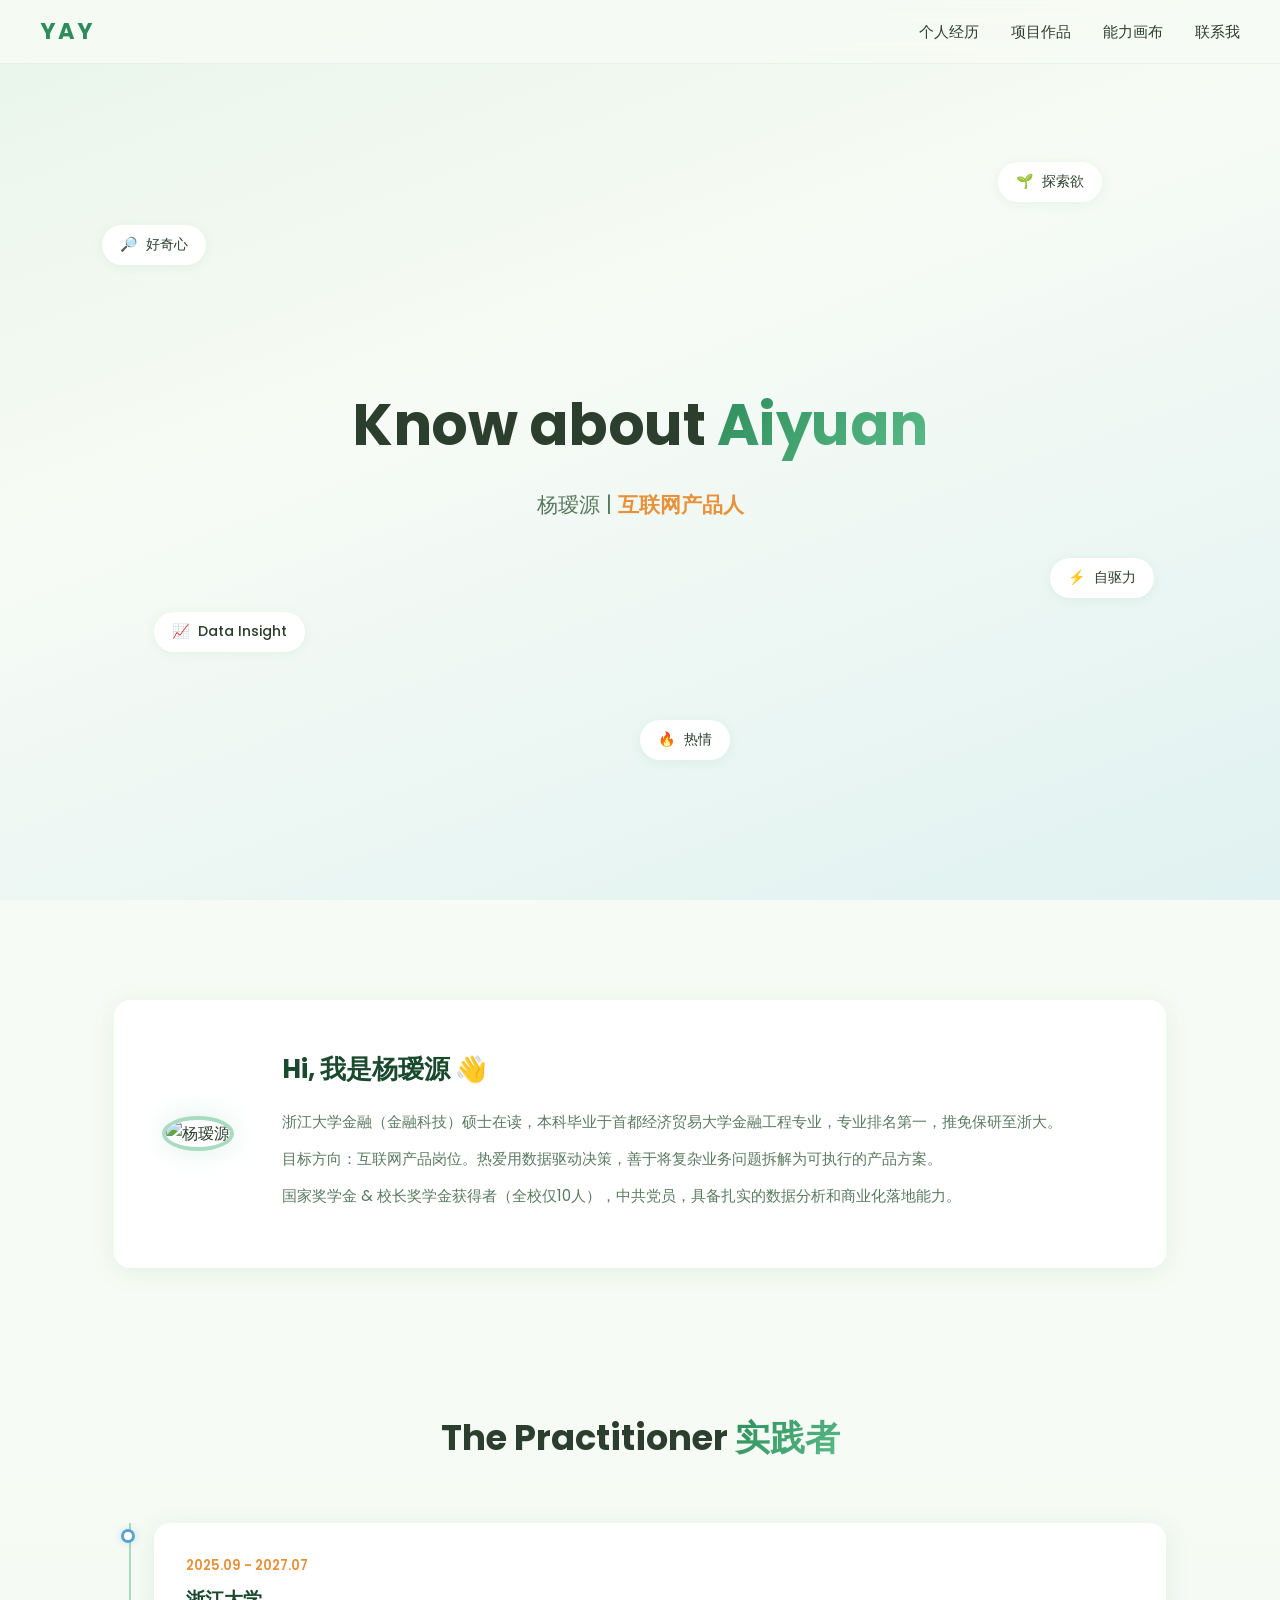
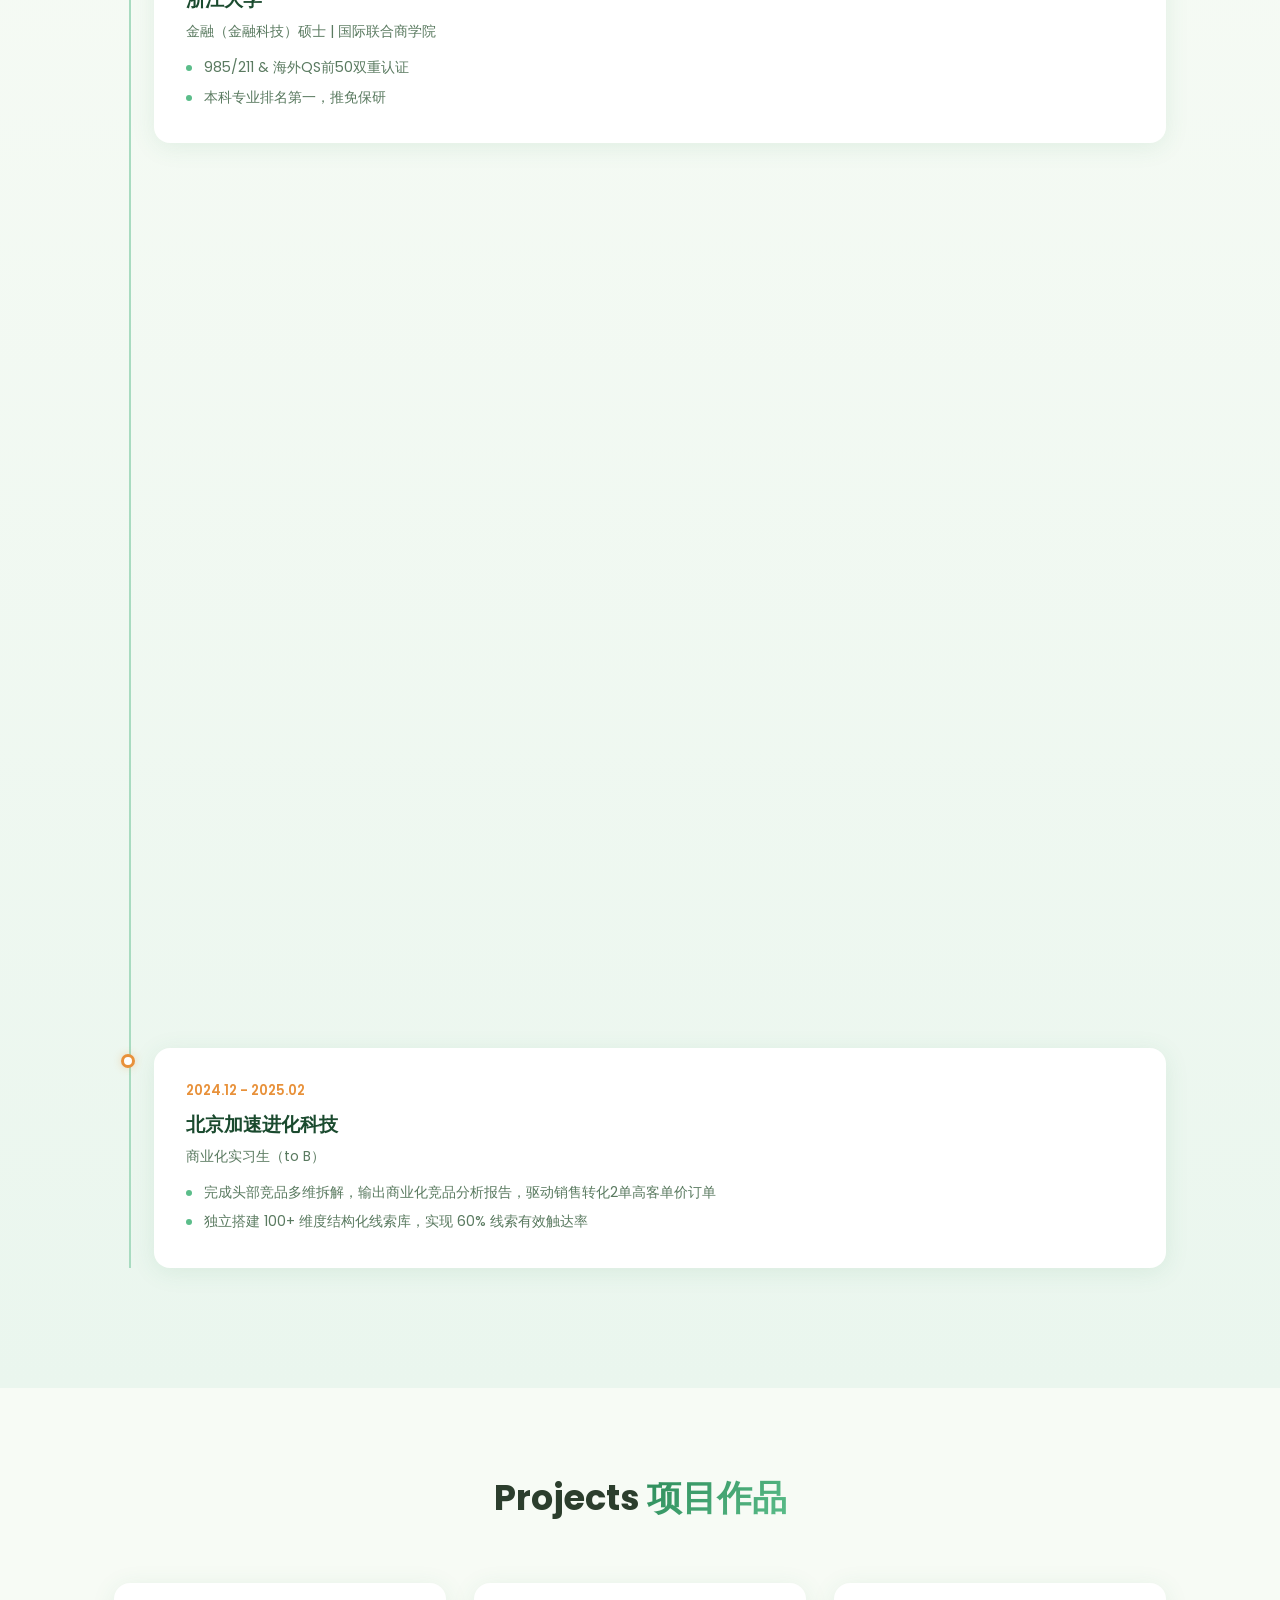
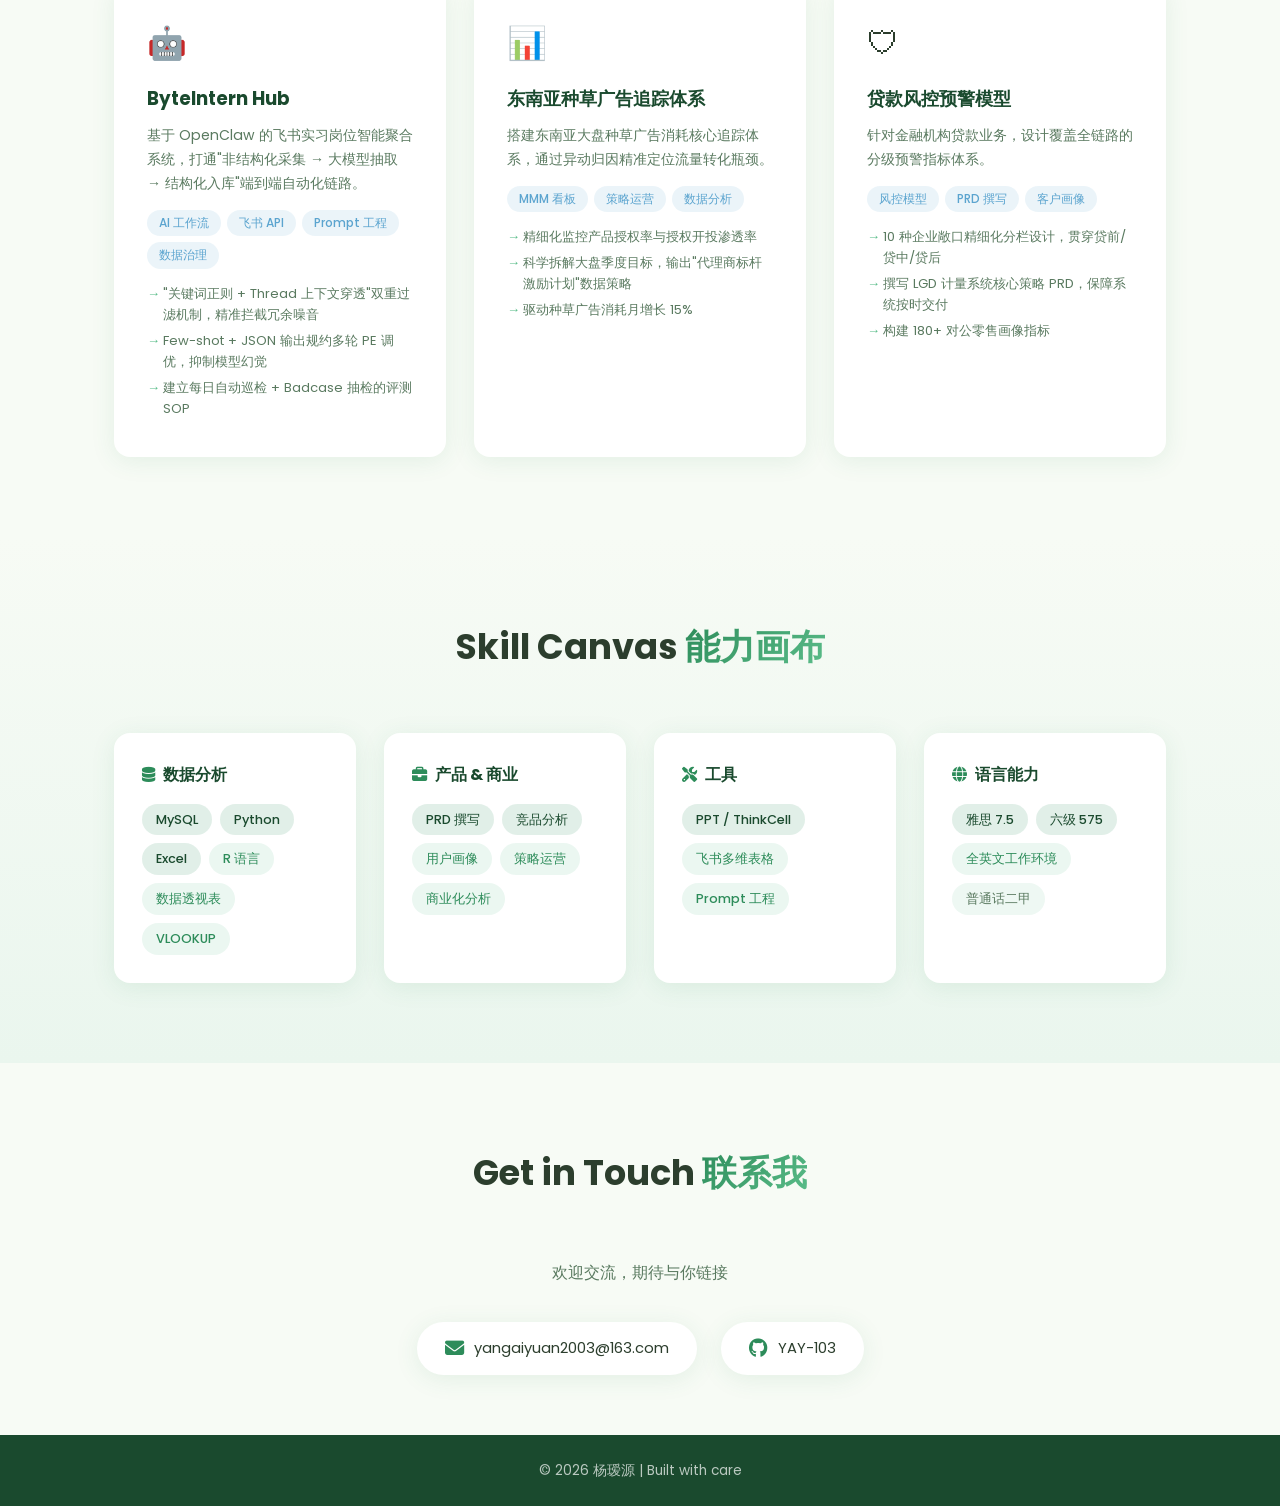
==== main.html @ e6d647ae "Add files via upload" ====
<!DOCTYPE html>
<html lang="zh-CN">
<head>
  <meta charset="UTF-8">
  <meta name="viewport" content="width=device-width, initial-scale=1.0">
  <title>杨瑷源 | Personal Portfolio</title>
  <link rel="preconnect" href="https://fonts.googleapis.com">
  <link rel="preconnect" href="https://fonts.gstatic.com" crossorigin>
  <link href="https://fonts.googleapis.com/css2?family=Caveat:wght@400;600&family=Poppins:wght@300;400;600;700&display=swap" rel="stylesheet">
  <link rel="stylesheet" href="https://cdnjs.cloudflare.com/ajax/libs/font-awesome/6.5.0/css/all.min.css">
  <link rel="stylesheet" href="css/style.css">
</head>
<body>
  <!-- ===== Navigation ===== -->
  <nav class="navbar" id="navbar">
    <div class="nav-logo">YAY</div>
    <button class="nav-toggle" id="nav-toggle" aria-label="Toggle menu">
      <span></span><span></span><span></span>
    </button>
    <ul class="nav-links" id="nav-links">
      <li><a href="#experience" class="nav-link">个人经历</a></li>
      <li><a href="#projects" class="nav-link">项目作品</a></li>
      <li><a href="#skills" class="nav-link">能力画布</a></li>
      <li><a href="#contact" class="nav-link">联系我</a></li>
    </ul>
  </nav>

  <!-- ===== Hero Section ===== -->
  <section class="hero" id="hero">
    <div class="hero-bg-elements">
      <div class="hero-float-tag" style="--x:8%;--y:25%;--dur:7s;--del:0s">
        <span class="tag-icon">&#128270;</span> 好奇心
      </div>
      <div class="hero-float-tag" style="--x:78%;--y:18%;--dur:9s;--del:1s">
        <span class="tag-icon">&#127793;</span> 探索欲
      </div>
      <div class="hero-float-tag" style="--x:12%;--y:68%;--dur:8s;--del:2s">
        <span class="tag-icon">&#128200;</span> Data Insight
      </div>
      <div class="hero-float-tag" style="--x:82%;--y:62%;--dur:10s;--del:0.5s">
        <span class="tag-icon">&#9889;</span> 自驱力
      </div>
      <div class="hero-float-tag" style="--x:50%;--y:80%;--dur:8.5s;--del:1.5s">
        <span class="tag-icon">&#128293;</span> 热情
      </div>
    </div>
    <div class="hero-content fade-in-up">
      <h1 class="hero-title">Know about <span class="gradient-text">Aiyuan</span></h1>
      <p class="hero-subtitle">杨瑷源 | <span class="highlight">互联网产品人</span></p>
    </div>
  </section>

  <!-- ===== About Section ===== -->
  <section class="about" id="about">
    <div class="container">
      <div class="about-card reveal">
        <div class="about-avatar">
          <img src="images/avatar.jpg" alt="杨瑷源" />
        </div>
        <div class="about-info">
          <h2>Hi, 我是杨瑷源 &#128075;</h2>
          <p>浙江大学金融（金融科技）硕士在读，本科毕业于首都经济贸易大学金融工程专业，专业排名第一，推免保研至浙大。</p>
          <p>目标方向：互联网产品岗位。热爱用数据驱动决策，善于将复杂业务问题拆解为可执行的产品方案。</p>
          <p>国家奖学金 & 校长奖学金获得者（全校仅10人），中共党员，具备扎实的数据分析和商业化落地能力。</p>
        </div>
      </div>
    </div>
  </section>

  <!-- ===== Experience Section ===== -->
  <section class="experience" id="experience">
    <div class="container">
      <h2 class="section-title reveal">The Practitioner <span class="gradient-text">实践者</span></h2>

      <div class="timeline">
        <!-- Education -->
        <div class="timeline-item reveal-left">
          <div class="timeline-dot education"></div>
          <div class="timeline-content">
            <span class="timeline-date">2025.09 - 2027.07</span>
            <h3>浙江大学</h3>
            <p class="timeline-role">金融（金融科技）硕士 | 国际联合商学院</p>
            <ul>
              <li>985/211 & 海外QS前50双重认证</li>
              <li>本科专业排名第一，推免保研</li>
            </ul>
          </div>
        </div>

        <div class="timeline-item reveal-right">
          <div class="timeline-dot education"></div>
          <div class="timeline-content">
            <span class="timeline-date">2021.09 - 2025.07</span>
            <h3>首都经济贸易大学</h3>
            <p class="timeline-role">金融工程 本科 | 金融学院</p>
            <ul>
              <li>专业排名：1/56 | GPA：4.32/5.00 | 均分：93.57</li>
              <li>获奖合计38项：国家奖学金、校长奖学金（全校仅10人）</li>
              <li>"挑战杯"北京市银奖 | 美赛国际二等奖</li>
            </ul>
          </div>
        </div>

        <!-- Work -->
        <div class="timeline-item reveal-left">
          <div class="timeline-dot work"></div>
          <div class="timeline-content">
            <span class="timeline-date">2026.01 - 至今</span>
            <h3>字节跳动</h3>
            <p class="timeline-role">商业化策略运营（全英文工作）| Global Business Solution</p>
            <ul>
              <li>主导搭建东南亚种草广告消耗核心追踪体系，驱动种草广告消耗月增长 15%</li>
              <li>首创"店铺基建 &times; 广告基建"双维诊断模型，优化 TikTok Shop 新客转化漏斗</li>
              <li>从0到1搭建区域数据资产基建，将数据准确性与团队效率提升 20%</li>
            </ul>
          </div>
        </div>

        <div class="timeline-item reveal-right">
          <div class="timeline-dot work"></div>
          <div class="timeline-content">
            <span class="timeline-date">2025.02 - 2025.05</span>
            <h3>安永（中国）企业咨询</h3>
            <p class="timeline-role">风险咨询助理</p>
            <ul>
              <li>协助开发贷款风控预警模型，覆盖贷前/贷中/贷后全链路10种企业敞口</li>
              <li>撰写 LGD 计量系统核心策略 PRD，保障计算系统按时交付上线</li>
              <li>构建 80+ 对公 & 100+ 零售画像指标体系，助力评级覆盖率提升</li>
            </ul>
          </div>
        </div>

        <div class="timeline-item reveal-left">
          <div class="timeline-dot work"></div>
          <div class="timeline-content">
            <span class="timeline-date">2024.12 - 2025.02</span>
            <h3>北京加速进化科技</h3>
            <p class="timeline-role">商业化实习生（to B）</p>
            <ul>
              <li>完成头部竞品多维拆解，输出商业化竞品分析报告，驱动销售转化2单高客单价订单</li>
              <li>独立搭建 100+ 维度结构化线索库，实现 60% 线索有效触达率</li>
            </ul>
          </div>
        </div>
      </div>
    </div>
  </section>

  <!-- ===== Projects Section ===== -->
  <section class="projects" id="projects">
    <div class="container">
      <h2 class="section-title reveal">Projects <span class="gradient-text">项目作品</span></h2>
      <div class="project-grid">

        <div class="project-card reveal">
          <div class="project-icon">&#129302;</div>
          <h3>ByteIntern Hub</h3>
          <p>基于 OpenClaw 的飞书实习岗位智能聚合系统，打通"非结构化采集 → 大模型抽取 → 结构化入库"端到端自动化链路。</p>
          <div class="project-tags">
            <span class="tag">AI 工作流</span>
            <span class="tag">飞书 API</span>
            <span class="tag">Prompt 工程</span>
            <span class="tag">数据治理</span>
          </div>
          <ul class="project-highlights">
            <li>"关键词正则 + Thread 上下文穿透"双重过滤机制，精准拦截冗余噪音</li>
            <li>Few-shot + JSON 输出规约多轮 PE 调优，抑制模型幻觉</li>
            <li>建立每日自动巡检 + Badcase 抽检的评测 SOP</li>
          </ul>
        </div>

        <div class="project-card reveal">
          <div class="project-icon">&#128202;</div>
          <h3>东南亚种草广告追踪体系</h3>
          <p>搭建东南亚大盘种草广告消耗核心追踪体系，通过异动归因精准定位流量转化瓶颈。</p>
          <div class="project-tags">
            <span class="tag">MMM 看板</span>
            <span class="tag">策略运营</span>
            <span class="tag">数据分析</span>
          </div>
          <ul class="project-highlights">
            <li>精细化监控产品授权率与授权开投渗透率</li>
            <li>科学拆解大盘季度目标，输出"代理商标杆激励计划"数据策略</li>
            <li>驱动种草广告消耗月增长 15%</li>
          </ul>
        </div>

        <div class="project-card reveal">
          <div class="project-icon">&#128737;</div>
          <h3>贷款风控预警模型</h3>
          <p>针对金融机构贷款业务，设计覆盖全链路的分级预警指标体系。</p>
          <div class="project-tags">
            <span class="tag">风控模型</span>
            <span class="tag">PRD 撰写</span>
            <span class="tag">客户画像</span>
          </div>
          <ul class="project-highlights">
            <li>10 种企业敞口精细化分栏设计，贯穿贷前/贷中/贷后</li>
            <li>撰写 LGD 计量系统核心策略 PRD，保障系统按时交付</li>
            <li>构建 180+ 对公零售画像指标</li>
          </ul>
        </div>

      </div>
    </div>
  </section>

  <!-- ===== Skills Section ===== -->
  <section class="skills" id="skills">
    <div class="container">
      <h2 class="section-title reveal">Skill Canvas <span class="gradient-text">能力画布</span></h2>
      <div class="skills-grid reveal">

        <div class="skill-category">
          <h3><i class="fas fa-database"></i> 数据分析</h3>
          <div class="skill-tags">
            <span class="skill-tag level-3">MySQL</span>
            <span class="skill-tag level-3">Python</span>
            <span class="skill-tag level-3">Excel</span>
            <span class="skill-tag level-2">R 语言</span>
            <span class="skill-tag level-2">数据透视表</span>
            <span class="skill-tag level-2">VLOOKUP</span>
          </div>
        </div>

        <div class="skill-category">
          <h3><i class="fas fa-briefcase"></i> 产品 & 商业</h3>
          <div class="skill-tags">
            <span class="skill-tag level-3">PRD 撰写</span>
            <span class="skill-tag level-3">竞品分析</span>
            <span class="skill-tag level-2">用户画像</span>
            <span class="skill-tag level-2">策略运营</span>
            <span class="skill-tag level-2">商业化分析</span>
          </div>
        </div>

        <div class="skill-category">
          <h3><i class="fas fa-tools"></i> 工具</h3>
          <div class="skill-tags">
            <span class="skill-tag level-3">PPT / ThinkCell</span>
            <span class="skill-tag level-2">飞书多维表格</span>
            <span class="skill-tag level-2">Prompt 工程</span>
          </div>
        </div>

        <div class="skill-category">
          <h3><i class="fas fa-globe"></i> 语言能力</h3>
          <div class="skill-tags">
            <span class="skill-tag level-3">雅思 7.5</span>
            <span class="skill-tag level-3">六级 575</span>
            <span class="skill-tag level-2">全英文工作环境</span>
            <span class="skill-tag level-1">普通话二甲</span>
          </div>
        </div>

      </div>
    </div>
  </section>

  <!-- ===== Contact Section ===== -->
  <section class="contact" id="contact">
    <div class="container">
      <h2 class="section-title reveal">Get in Touch <span class="gradient-text">联系我</span></h2>
      <p class="contact-subtitle reveal">欢迎交流，期待与你链接</p>
      <div class="contact-links reveal">
        <a href="mailto:yangaiyuan2003@163.com" class="contact-item" title="Email">
          <i class="fas fa-envelope"></i>
          <span>yangaiyuan2003@163.com</span>
        </a>
        <a href="https://github.com/YAY-103" target="_blank" class="contact-item" title="GitHub">
          <i class="fab fa-github"></i>
          <span>YAY-103</span>
        </a>
      </div>
    </div>
  </section>

  <!-- ===== Footer ===== -->
  <footer class="footer">
    <p>&copy; 2026 杨瑷源 | Built with care</p>
    <button class="back-to-top" id="back-to-top" aria-label="Back to top">
      <i class="fas fa-chevron-up"></i>
    </button>
  </footer>

  <script src="js/main.js"></script>
</body>
</html>
---- css/style.css ----
/* ===== Base & Variables ===== */
:root {
  --green-dark: #1a4a2e;
  --green-main: #2D8C5A;
  --green-light: #5BBD8A;
  --green-pale: #a8dbc0;
  --bg: #F7FBF5;
  --fire: #E8913A;
  --fire-light: #F2B35C;
  --water: #5BA4CF;
  --water-light: #7EC8E3;
  --text-dark: #2C3E2D;
  --text-light: #5a7a60;
  --white: #ffffff;
  --shadow: 0 4px 24px rgba(45,140,90,0.10);
  --radius: 16px;
}

* { margin: 0; padding: 0; box-sizing: border-box; }

html {
  scroll-behavior: smooth;
  scroll-padding-top: 80px;
}

body {
  font-family: 'Poppins', -apple-system, 'PingFang SC', 'Microsoft YaHei', sans-serif;
  color: var(--text-dark);
  background: var(--bg);
  line-height: 1.7;
  overflow-x: hidden;
}

.container {
  max-width: 1100px;
  margin: 0 auto;
  padding: 0 24px;
}

/* ===== Navbar ===== */
.navbar {
  position: fixed;
  top: 0; left: 0; right: 0;
  z-index: 100;
  display: flex;
  align-items: center;
  justify-content: space-between;
  padding: 0 40px;
  height: 64px;
  background: rgba(247,251,245,0.85);
  backdrop-filter: blur(12px);
  -webkit-backdrop-filter: blur(12px);
  border-bottom: 1px solid rgba(45,140,90,0.08);
  transition: box-shadow 0.3s;
}

.navbar.scrolled {
  box-shadow: 0 2px 20px rgba(45,140,90,0.1);
}

.nav-logo {
  font-family: 'Poppins', sans-serif;
  font-weight: 700;
  font-size: 1.4rem;
  color: var(--green-main);
  letter-spacing: 2px;
}

.nav-links {
  display: flex;
  list-style: none;
  gap: 32px;
}

.nav-link {
  text-decoration: none;
  color: var(--text-dark);
  font-size: 0.92rem;
  font-weight: 500;
  padding: 4px 0;
  position: relative;
  transition: color 0.3s;
}

.nav-link::after {
  content: '';
  position: absolute;
  bottom: -2px; left: 0;
  width: 0; height: 2px;
  background: var(--fire);
  transition: width 0.3s ease;
}

.nav-link:hover, .nav-link.active {
  color: var(--fire);
}

.nav-link:hover::after, .nav-link.active::after {
  width: 100%;
}

/* Hamburger */
.nav-toggle {
  display: none;
  flex-direction: column;
  gap: 5px;
  background: none;
  border: none;
  cursor: pointer;
  padding: 4px;
}

.nav-toggle span {
  display: block;
  width: 24px;
  height: 2px;
  background: var(--text-dark);
  border-radius: 2px;
  transition: all 0.3s;
}

@media (max-width: 768px) {
  .nav-toggle { display: flex; }
  .nav-links {
    position: fixed;
    top: 64px;
    left: 0; right: 0;
    background: rgba(247,251,245,0.97);
    backdrop-filter: blur(12px);
    flex-direction: column;
    align-items: center;
    gap: 0;
    padding: 0;
    max-height: 0;
    overflow: hidden;
    transition: max-height 0.4s ease, padding 0.4s ease;
    border-bottom: 1px solid rgba(45,140,90,0.08);
  }
  .nav-links.open {
    max-height: 300px;
    padding: 16px 0;
  }
  .nav-links li { width: 100%; text-align: center; }
  .nav-link { display: block; padding: 12px 0; font-size: 1rem; }
  .navbar { padding: 0 20px; }
}

/* ===== Hero ===== */
.hero {
  position: relative;
  min-height: 100vh;
  display: flex;
  align-items: center;
  justify-content: center;
  background: linear-gradient(160deg, #e8f5e9 0%, #f7fbf5 40%, #e0f2f1 100%);
  overflow: hidden;
  text-align: center;
}

.hero-bg-elements {
  position: absolute;
  inset: 0;
  pointer-events: none;
}

.hero-float-tag {
  position: absolute;
  left: var(--x); top: var(--y);
  background: var(--white);
  padding: 8px 18px;
  border-radius: 50px;
  font-size: 0.88rem;
  font-weight: 500;
  color: var(--text-dark);
  box-shadow: 0 2px 12px rgba(45,140,90,0.08);
  animation: floatTag var(--dur) ease-in-out var(--del) infinite alternate;
  white-space: nowrap;
}

.tag-icon {
  margin-right: 4px;
}

@keyframes floatTag {
  0% { transform: translate(0, 0); }
  100% { transform: translate(12px, -18px); }
}

.hero-content {
  z-index: 1;
}

.hero-title {
  font-family: 'Poppins', sans-serif;
  font-size: 3.6rem;
  font-weight: 700;
  color: var(--text-dark);
  margin-bottom: 12px;
  letter-spacing: -0.5px;
}

.gradient-text {
  background: linear-gradient(135deg, var(--green-main), var(--green-light));
  -webkit-background-clip: text;
  -webkit-text-fill-color: transparent;
  background-clip: text;
}

.hero-subtitle {
  font-size: 1.3rem;
  color: var(--text-light);
  font-weight: 400;
}

.highlight {
  color: var(--fire);
  font-weight: 600;
}

@media (max-width: 768px) {
  .hero-title { font-size: 2.2rem; }
  .hero-subtitle { font-size: 1rem; }
  .hero-float-tag { font-size: 0.75rem; padding: 6px 12px; }
}

/* ===== About ===== */
.about {
  padding: 100px 0 60px;
}

.about-card {
  display: flex;
  align-items: center;
  gap: 48px;
  background: var(--white);
  border-radius: var(--radius);
  padding: 48px;
  box-shadow: var(--shadow);
}

.about-avatar {
  flex-shrink: 0;
}

.about-avatar img {
  width: 160px;
  height: 160px;
  border-radius: 50%;
  object-fit: cover;
  border: 4px solid var(--green-pale);
  box-shadow: 0 0 30px rgba(91,189,138,0.2);
}

.about-info h2 {
  font-size: 1.6rem;
  margin-bottom: 16px;
  color: var(--green-dark);
}

.about-info p {
  font-size: 0.95rem;
  color: var(--text-light);
  margin-bottom: 10px;
  line-height: 1.8;
}

@media (max-width: 768px) {
  .about-card {
    flex-direction: column;
    text-align: center;
    padding: 32px 24px;
    gap: 24px;
  }
  .about-avatar img { width: 120px; height: 120px; }
}

/* ===== Section Title ===== */
.section-title {
  font-family: 'Poppins', sans-serif;
  font-size: 2.2rem;
  font-weight: 700;
  text-align: center;
  margin-bottom: 56px;
  color: var(--text-dark);
}

/* ===== Experience / Timeline ===== */
.experience {
  padding: 80px 0;
  background: linear-gradient(180deg, var(--bg) 0%, #eaf6ee 100%);
}

.timeline {
  position: relative;
  padding-left: 40px;
}

.timeline::before {
  content: '';
  position: absolute;
  left: 15px; top: 0; bottom: 0;
  width: 2px;
  background: var(--green-pale);
}

.timeline-item {
  position: relative;
  margin-bottom: 40px;
}

.timeline-dot {
  position: absolute;
  left: -33px; top: 6px;
  width: 14px; height: 14px;
  border-radius: 50%;
  border: 3px solid var(--green-main);
  background: var(--white);
  z-index: 1;
}

.timeline-dot.education {
  border-color: var(--water);
  box-shadow: 0 0 8px rgba(91,164,207,0.3);
}

.timeline-dot.work {
  border-color: var(--fire);
  box-shadow: 0 0 8px rgba(232,145,58,0.3);
}

.timeline-content {
  background: var(--white);
  padding: 28px 32px;
  border-radius: var(--radius);
  box-shadow: var(--shadow);
  transition: transform 0.3s ease, box-shadow 0.3s ease;
}

.timeline-content:hover {
  transform: translateY(-3px);
  box-shadow: 0 8px 32px rgba(45,140,90,0.14);
}

.timeline-date {
  display: inline-block;
  font-size: 0.82rem;
  font-weight: 600;
  color: var(--fire);
  margin-bottom: 6px;
}

.timeline-content h3 {
  font-size: 1.2rem;
  color: var(--green-dark);
  margin-bottom: 4px;
}

.timeline-role {
  font-size: 0.88rem;
  color: var(--text-light);
  margin-bottom: 12px;
}

.timeline-content ul {
  list-style: none;
  padding: 0;
}

.timeline-content li {
  font-size: 0.88rem;
  color: var(--text-light);
  padding-left: 18px;
  position: relative;
  margin-bottom: 6px;
  line-height: 1.65;
}

.timeline-content li::before {
  content: '';
  position: absolute;
  left: 0; top: 9px;
  width: 6px; height: 6px;
  border-radius: 50%;
  background: var(--green-light);
}

@media (max-width: 768px) {
  .timeline { padding-left: 30px; }
  .timeline-dot { left: -23px; }
  .timeline-content { padding: 20px; }
}

/* ===== Projects ===== */
.projects {
  padding: 80px 0;
}

.project-grid {
  display: grid;
  grid-template-columns: repeat(auto-fit, minmax(320px, 1fr));
  gap: 28px;
}

.project-card {
  background: var(--white);
  border-radius: var(--radius);
  padding: 32px;
  box-shadow: var(--shadow);
  border: 1.5px solid transparent;
  transition: all 0.3s ease;
}

.project-card:hover {
  transform: translateY(-4px);
  box-shadow: 0 8px 36px rgba(45,140,90,0.14);
  border-color: var(--fire-light);
}

.project-icon {
  font-size: 2rem;
  margin-bottom: 12px;
}

.project-card h3 {
  font-size: 1.15rem;
  color: var(--green-dark);
  margin-bottom: 10px;
}

.project-card > p {
  font-size: 0.88rem;
  color: var(--text-light);
  margin-bottom: 14px;
  line-height: 1.7;
}

.project-tags {
  display: flex;
  flex-wrap: wrap;
  gap: 6px;
  margin-bottom: 14px;
}

.tag {
  display: inline-block;
  padding: 3px 12px;
  font-size: 0.75rem;
  font-weight: 500;
  border-radius: 50px;
  background: rgba(91,164,207,0.12);
  color: var(--water);
}

.project-highlights {
  list-style: none;
  padding: 0;
}

.project-highlights li {
  font-size: 0.82rem;
  color: var(--text-light);
  padding-left: 16px;
  position: relative;
  margin-bottom: 5px;
  line-height: 1.6;
}

.project-highlights li::before {
  content: '→';
  position: absolute;
  left: 0; top: 0;
  color: var(--green-light);
  font-weight: 600;
}

/* ===== Skills ===== */
.skills {
  padding: 80px 0;
  background: linear-gradient(180deg, var(--bg) 0%, #eaf6ee 100%);
}

.skills-grid {
  display: grid;
  grid-template-columns: repeat(auto-fit, minmax(240px, 1fr));
  gap: 28px;
}

.skill-category {
  background: var(--white);
  border-radius: var(--radius);
  padding: 28px;
  box-shadow: var(--shadow);
}

.skill-category h3 {
  font-size: 1rem;
  color: var(--green-dark);
  margin-bottom: 16px;
  display: flex;
  align-items: center;
  gap: 8px;
}

.skill-category h3 i {
  color: var(--green-main);
  font-size: 0.95rem;
}

.skill-tags {
  display: flex;
  flex-wrap: wrap;
  gap: 8px;
}

.skill-tag {
  padding: 5px 14px;
  border-radius: 50px;
  font-size: 0.8rem;
  font-weight: 500;
  transition: transform 0.2s;
}

.skill-tag:hover {
  transform: scale(1.06);
}

.skill-tag.level-3 {
  background: rgba(45,140,90,0.14);
  color: var(--green-dark);
}

.skill-tag.level-2 {
  background: rgba(91,189,138,0.12);
  color: var(--green-main);
}

.skill-tag.level-1 {
  background: rgba(168,219,192,0.2);
  color: var(--text-light);
}

/* ===== Contact ===== */
.contact {
  padding: 80px 0 60px;
  text-align: center;
}

.contact-subtitle {
  font-size: 1rem;
  color: var(--text-light);
  margin-bottom: 36px;
}

.contact-links {
  display: flex;
  justify-content: center;
  flex-wrap: wrap;
  gap: 24px;
}

.contact-item {
  display: flex;
  align-items: center;
  gap: 10px;
  padding: 14px 28px;
  background: var(--white);
  border-radius: 50px;
  text-decoration: none;
  color: var(--text-dark);
  font-size: 0.92rem;
  box-shadow: var(--shadow);
  transition: all 0.3s ease;
}

.contact-item:hover {
  transform: translateY(-2px);
  box-shadow: 0 6px 28px rgba(45,140,90,0.16);
  color: var(--green-main);
}

.contact-item i {
  font-size: 1.2rem;
  color: var(--green-main);
}

@media (max-width: 768px) {
  .contact-links { flex-direction: column; align-items: center; }
}

/* ===== Footer ===== */
.footer {
  background: var(--green-dark);
  color: rgba(255,255,255,0.7);
  text-align: center;
  padding: 24px;
  font-size: 0.85rem;
  position: relative;
}

.back-to-top {
  position: fixed;
  bottom: 28px; right: 28px;
  width: 44px; height: 44px;
  border-radius: 50%;
  background: var(--green-main);
  color: var(--white);
  border: none;
  cursor: pointer;
  font-size: 1rem;
  display: flex;
  align-items: center;
  justify-content: center;
  opacity: 0;
  transform: translateY(10px);
  transition: all 0.3s ease;
  box-shadow: 0 4px 16px rgba(45,140,90,0.3);
  z-index: 50;
}

.back-to-top.visible {
  opacity: 1;
  transform: translateY(0);
}

.back-to-top:hover {
  background: var(--green-light);
  transform: translateY(-2px);
}

/* ===== Animations ===== */
.fade-in-up {
  animation: fadeInUp 0.8s ease forwards;
}

@keyframes fadeInUp {
  from { opacity: 0; transform: translateY(30px); }
  to { opacity: 1; transform: translateY(0); }
}

/* Reveal on scroll */
.reveal, .reveal-left, .reveal-right {
  opacity: 0;
  transition: all 0.7s cubic-bezier(0.16, 1, 0.3, 1);
}

.reveal { transform: translateY(40px); }
.reveal-left { transform: translateX(-40px); }
.reveal-right { transform: translateX(40px); }

.reveal.visible, .reveal-left.visible, .reveal-right.visible {
  opacity: 1;
  transform: translate(0, 0);
}
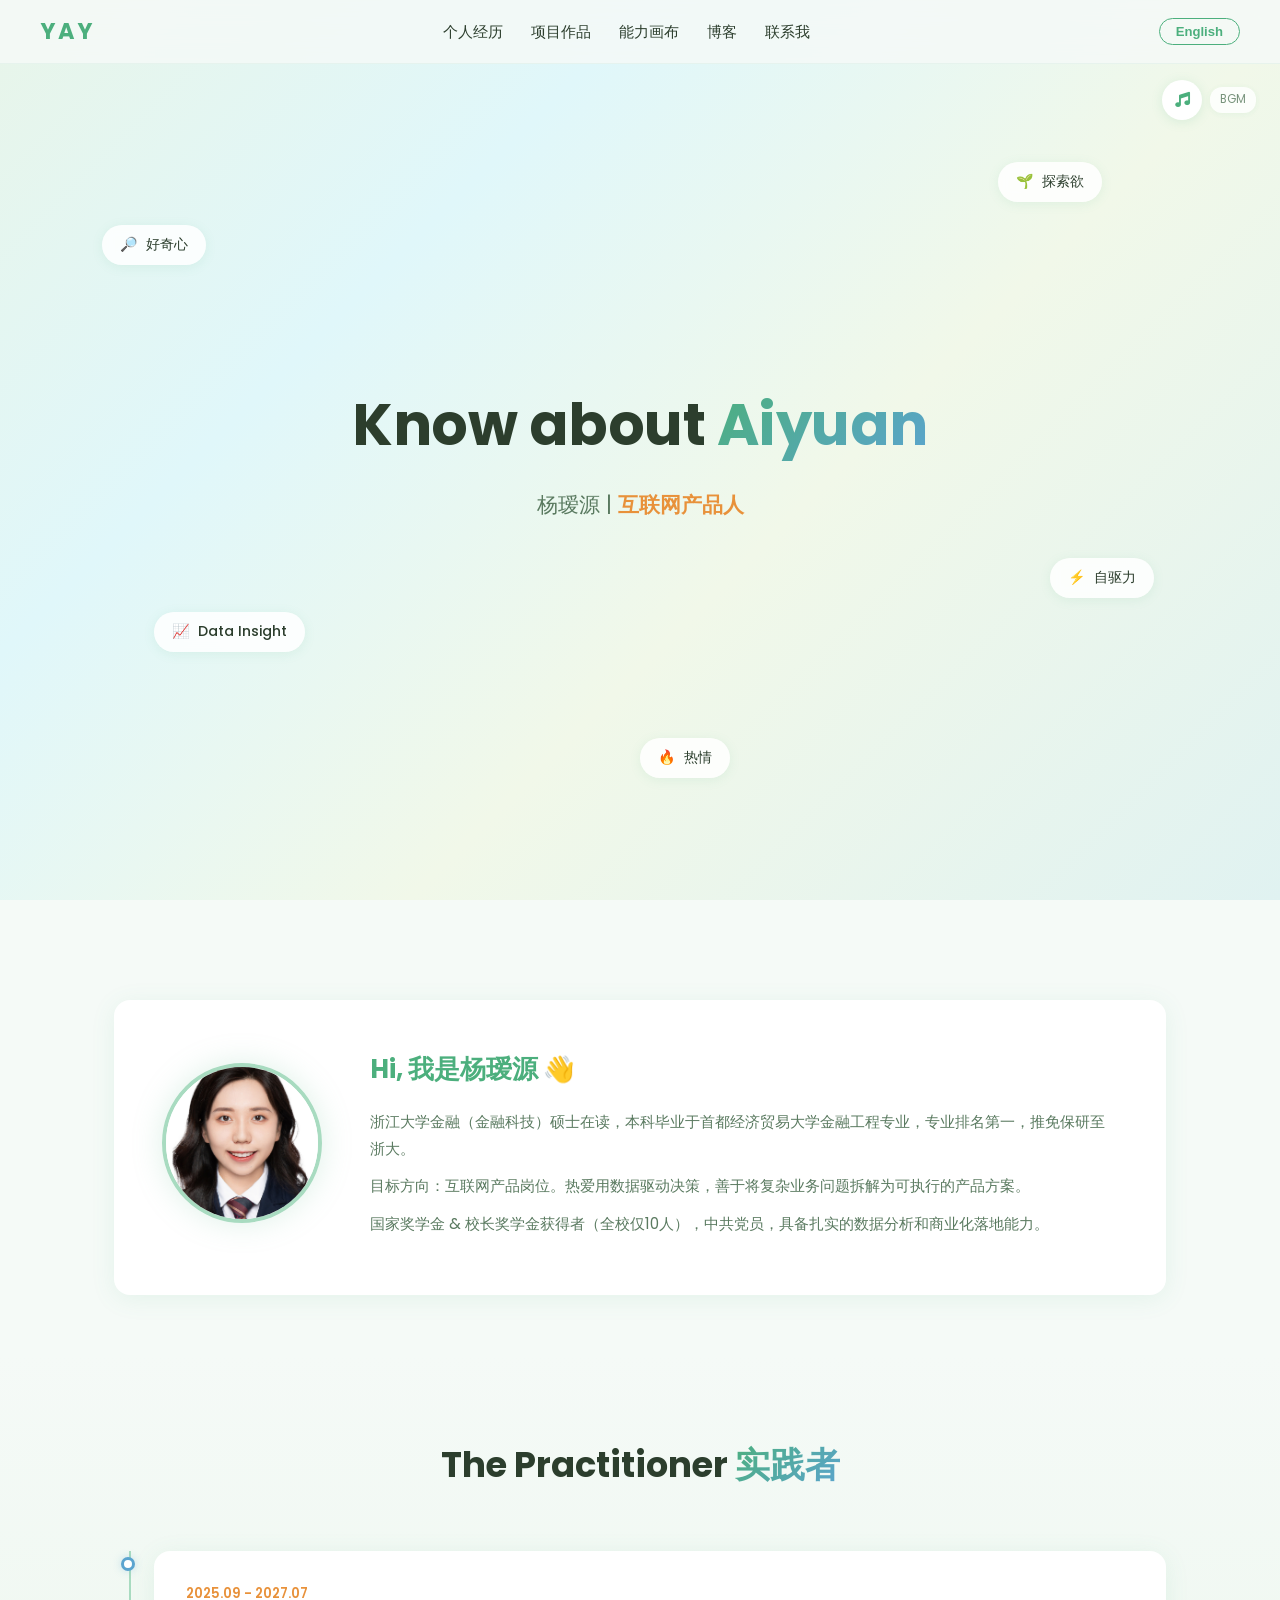
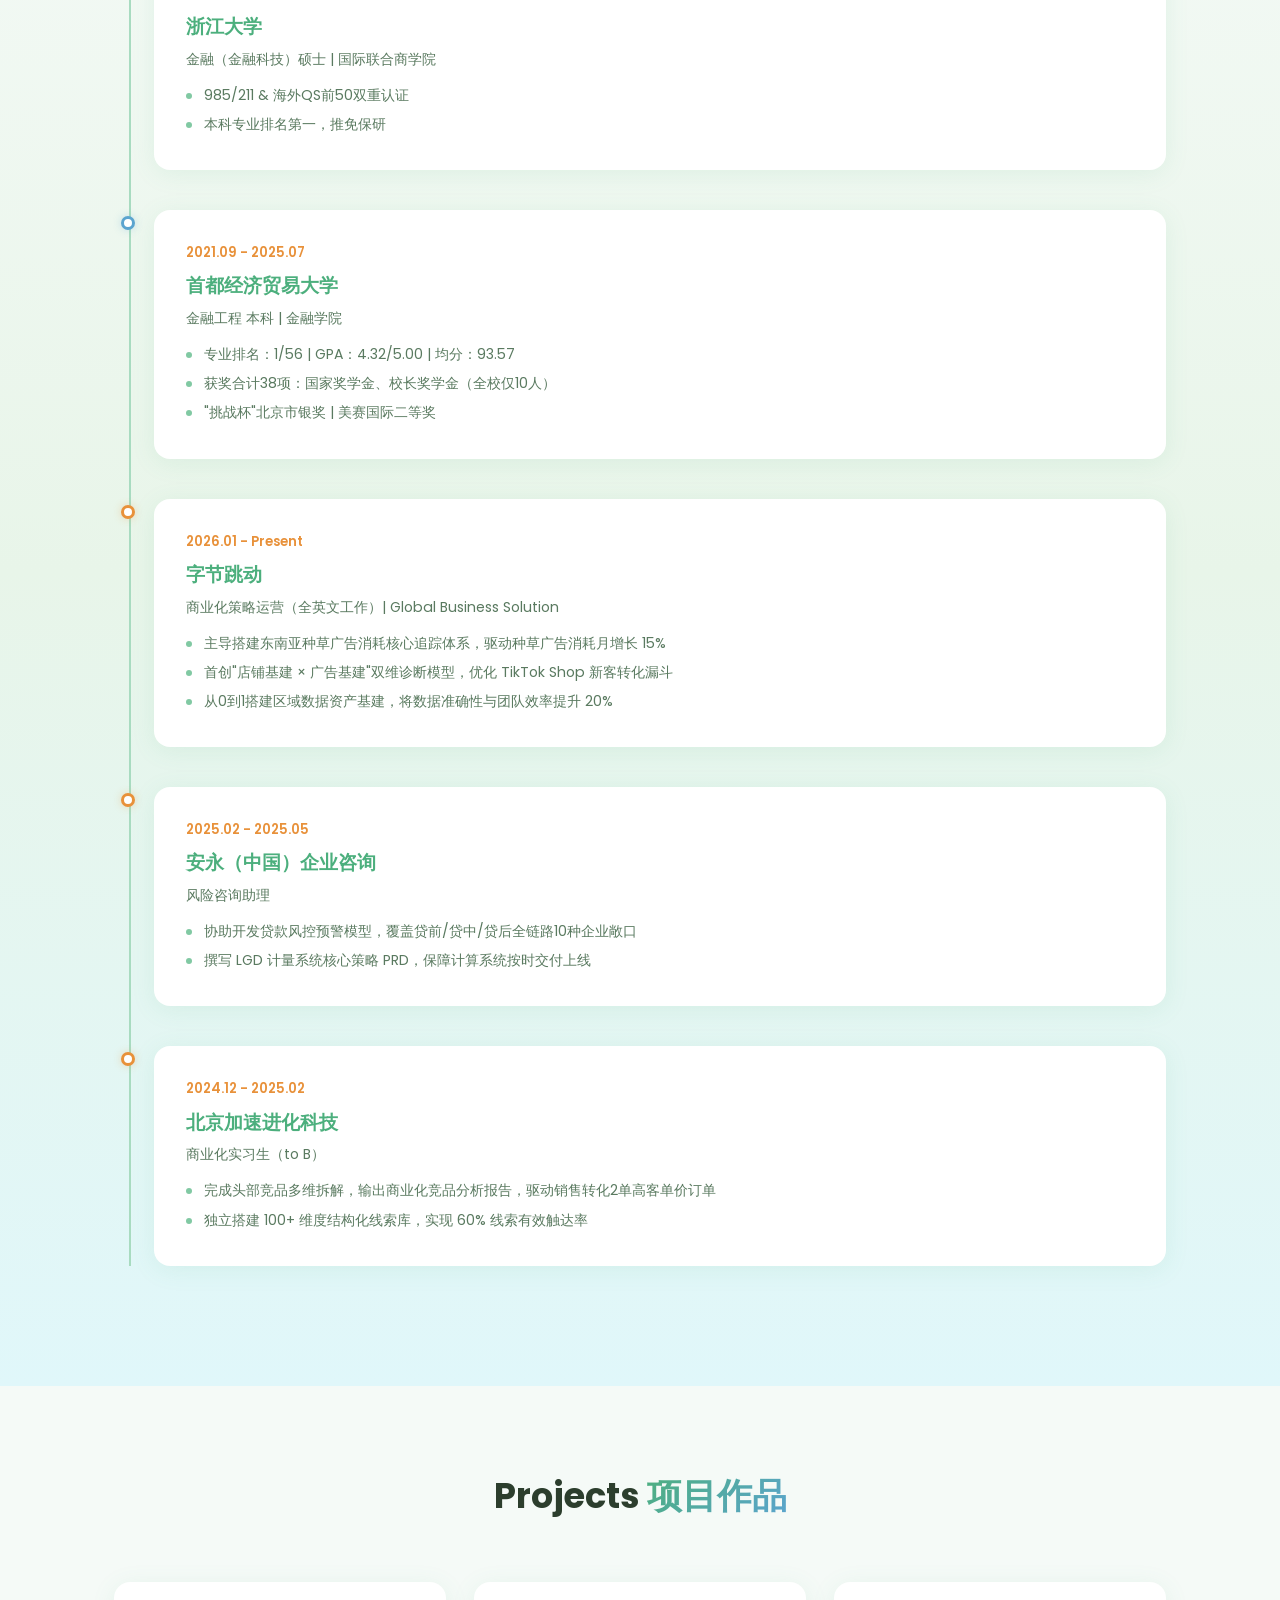
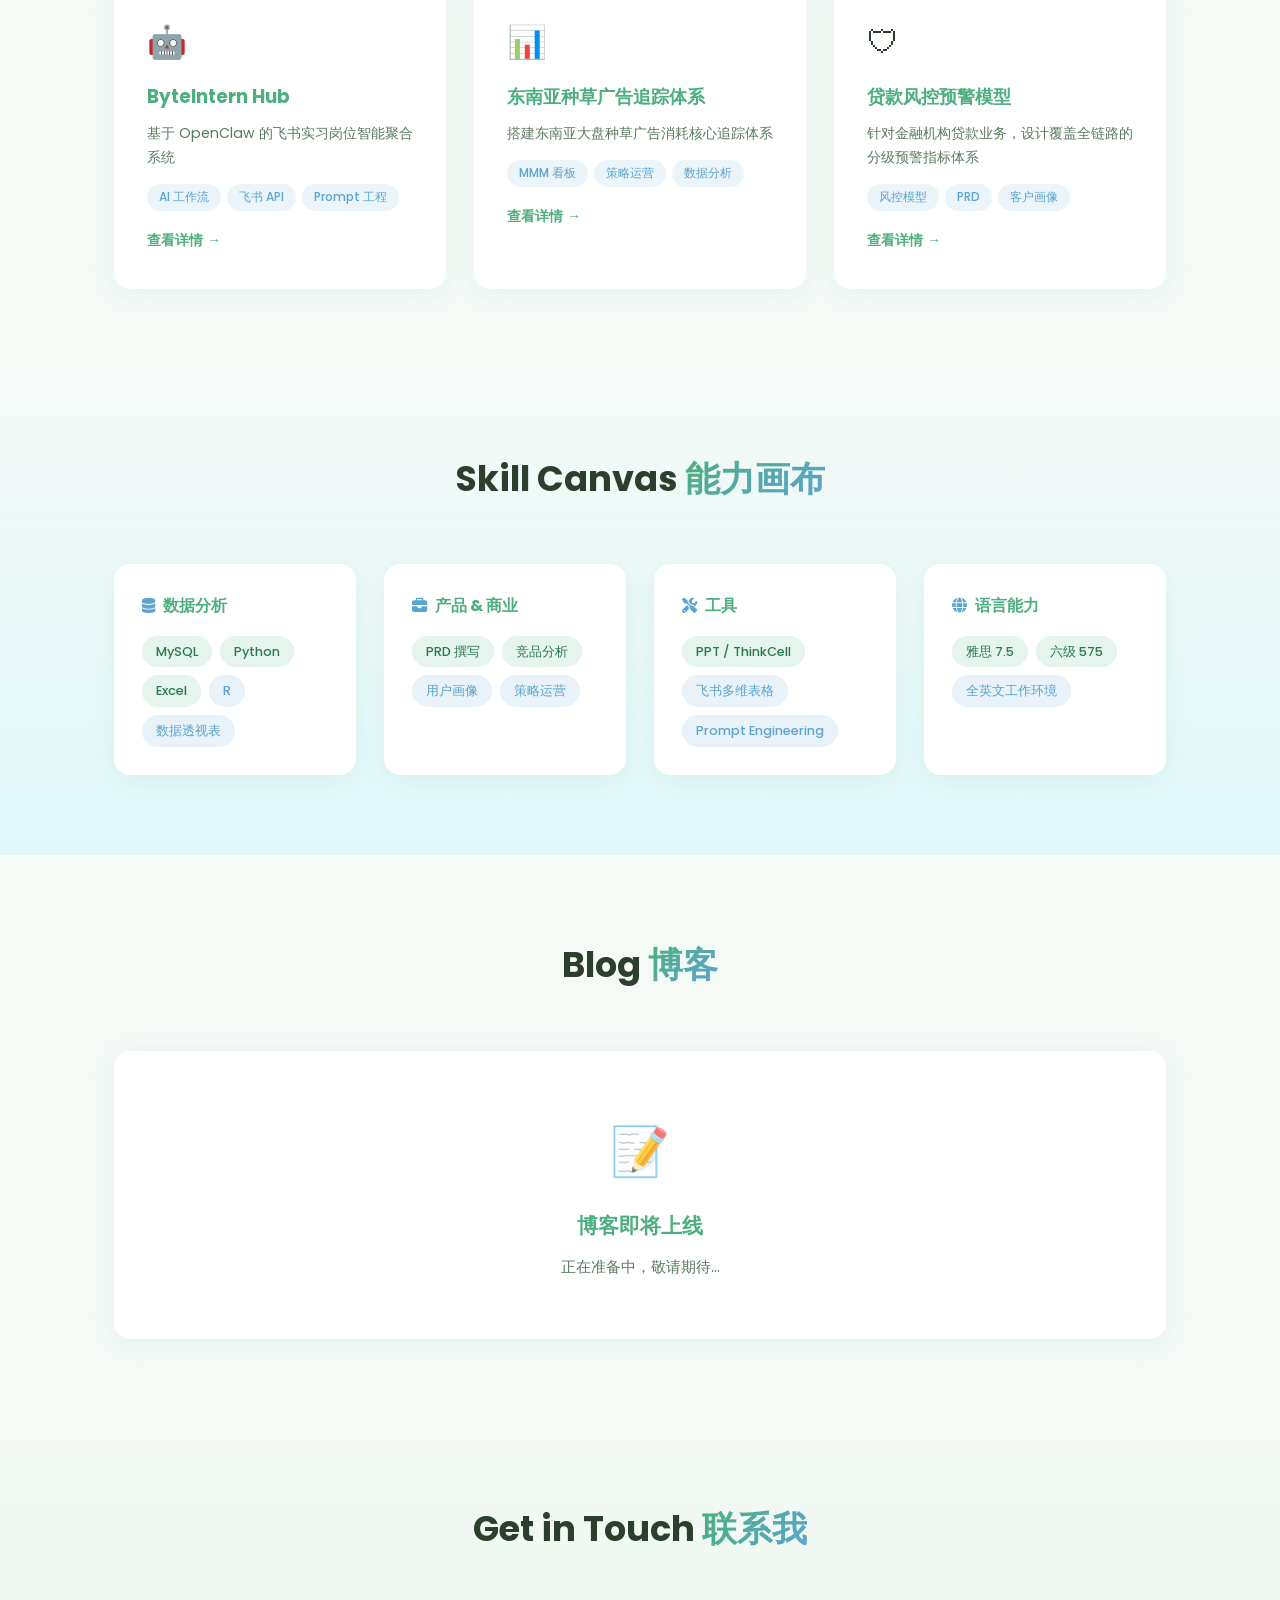
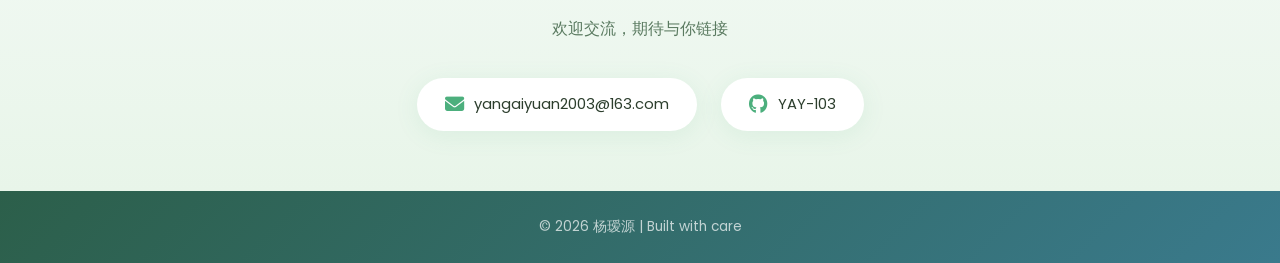
==== commit e4bf7e0f: "Add files via upload" ====
--- a/main.html
+++ b/main.html
@@ -11,6 +11,20 @@
   <link rel="stylesheet" href="css/style.css">
 </head>
 <body>
+  <!-- Stars background for hero -->
+  <div class="stars-bg" id="stars-bg"></div>
+
+  <!-- ===== Music Player ===== -->
+  <div class="music-player" id="music-player">
+    <button class="music-btn" id="music-btn" aria-label="Toggle music">
+      <i class="fas fa-music"></i>
+    </button>
+    <span class="music-title" id="music-title">BGM</span>
+  </div>
+  <audio id="bgm" loop preload="none">
+    <source src="music/bgm.mp3" type="audio/mpeg">
+  </audio>
+
   <!-- ===== Navigation ===== -->
   <nav class="navbar" id="navbar">
     <div class="nav-logo">YAY</div>
@@ -18,35 +32,37 @@
       <span></span><span></span><span></span>
     </button>
     <ul class="nav-links" id="nav-links">
-      <li><a href="#experience" class="nav-link">个人经历</a></li>
-      <li><a href="#projects" class="nav-link">项目作品</a></li>
-      <li><a href="#skills" class="nav-link">能力画布</a></li>
-      <li><a href="#contact" class="nav-link">联系我</a></li>
+      <li><a href="#experience" class="nav-link" data-zh="个人经历" data-en="Experience">个人经历</a></li>
+      <li><a href="#projects" class="nav-link" data-zh="项目作品" data-en="Projects">项目作品</a></li>
+      <li><a href="#skills" class="nav-link" data-zh="能力画布" data-en="Skills">能力画布</a></li>
+      <li><a href="#blog" class="nav-link" data-zh="博客" data-en="Blog">博客</a></li>
+      <li><a href="#contact" class="nav-link" data-zh="联系我" data-en="Contact">联系我</a></li>
     </ul>
+    <button class="lang-btn" id="lang-btn">English</button>
   </nav>
 
   <!-- ===== Hero Section ===== -->
   <section class="hero" id="hero">
     <div class="hero-bg-elements">
       <div class="hero-float-tag" style="--x:8%;--y:25%;--dur:7s;--del:0s">
-        <span class="tag-icon">&#128270;</span> 好奇心
+        <span class="tag-icon">&#128270;</span> <span data-zh="好奇心" data-en="Curiosity">好奇心</span>
       </div>
       <div class="hero-float-tag" style="--x:78%;--y:18%;--dur:9s;--del:1s">
-        <span class="tag-icon">&#127793;</span> 探索欲
+        <span class="tag-icon">&#127793;</span> <span data-zh="探索欲" data-en="Explorer">探索欲</span>
       </div>
       <div class="hero-float-tag" style="--x:12%;--y:68%;--dur:8s;--del:2s">
         <span class="tag-icon">&#128200;</span> Data Insight
       </div>
       <div class="hero-float-tag" style="--x:82%;--y:62%;--dur:10s;--del:0.5s">
-        <span class="tag-icon">&#9889;</span> 自驱力
-      </div>
-      <div class="hero-float-tag" style="--x:50%;--y:80%;--dur:8.5s;--del:1.5s">
-        <span class="tag-icon">&#128293;</span> 热情
+        <span class="tag-icon">&#9889;</span> <span data-zh="自驱力" data-en="Self-driven">自驱力</span>
+      </div>
+      <div class="hero-float-tag" style="--x:50%;--y:82%;--dur:8.5s;--del:1.5s">
+        <span class="tag-icon">&#128293;</span> <span data-zh="热情" data-en="Passion">热情</span>
       </div>
     </div>
     <div class="hero-content fade-in-up">
       <h1 class="hero-title">Know about <span class="gradient-text">Aiyuan</span></h1>
-      <p class="hero-subtitle">杨瑷源 | <span class="highlight">互联网产品人</span></p>
+      <p class="hero-subtitle"><span data-zh="杨瑷源" data-en="Aiyuan Yang">杨瑷源</span> | <span class="highlight" data-zh="互联网产品人" data-en="Internet Product Manager">互联网产品人</span></p>
     </div>
   </section>
 
@@ -55,13 +71,13 @@
     <div class="container">
       <div class="about-card reveal">
         <div class="about-avatar">
-          <img src="images/avatar.jpg" alt="杨瑷源" />
+          <img src="images/avastar.jpg" alt="杨瑷源" />
         </div>
         <div class="about-info">
-          <h2>Hi, 我是杨瑷源 &#128075;</h2>
-          <p>浙江大学金融（金融科技）硕士在读，本科毕业于首都经济贸易大学金融工程专业，专业排名第一，推免保研至浙大。</p>
-          <p>目标方向：互联网产品岗位。热爱用数据驱动决策，善于将复杂业务问题拆解为可执行的产品方案。</p>
-          <p>国家奖学金 & 校长奖学金获得者（全校仅10人），中共党员，具备扎实的数据分析和商业化落地能力。</p>
+          <h2 data-zh="Hi, 我是杨瑷源 &#128075;" data-en="Hi, I'm Aiyuan Yang &#128075;">Hi, 我是杨瑷源 &#128075;</h2>
+          <p data-zh="浙江大学金融（金融科技）硕士在读，本科毕业于首都经济贸易大学金融工程专业，专业排名第一，推免保研至浙大。" data-en="Master's student in Finance (FinTech) at Zhejiang University. Graduated top of class from Capital University of Economics and Business, admitted to ZJU via recommendation.">浙江大学金融（金融科技）硕士在读，本科毕业于首都经济贸易大学金融工程专业，专业排名第一，推免保研至浙大。</p>
+          <p data-zh="目标方向：互联网产品岗位。热爱用数据驱动决策，善于将复杂业务问题拆解为可执行的产品方案。" data-en="Career goal: Internet Product roles. Passionate about data-driven decisions and breaking down complex problems into actionable solutions.">目标方向：互联网产品岗位。热爱用数据驱动决策，善于将复杂业务问题拆解为可执行的产品方案。</p>
+          <p data-zh="国家奖学金 &amp; 校长奖学金获得者（全校仅10人），中共党员，具备扎实的数据分析和商业化落地能力。" data-en="National Scholarship & President's Scholarship recipient (top 10 university-wide). Strong data analysis and commercialization capabilities.">国家奖学金 &amp; 校长奖学金获得者（全校仅10人），中共党员，具备扎实的数据分析和商业化落地能力。</p>
         </div>
       </div>
     </div>
@@ -70,75 +86,67 @@
   <!-- ===== Experience Section ===== -->
   <section class="experience" id="experience">
     <div class="container">
-      <h2 class="section-title reveal">The Practitioner <span class="gradient-text">实践者</span></h2>
-
+      <h2 class="section-title reveal">The Practitioner <span class="gradient-text" data-zh="实践者" data-en="Practitioner">实践者</span></h2>
       <div class="timeline">
-        <!-- Education -->
         <div class="timeline-item reveal-left">
           <div class="timeline-dot education"></div>
           <div class="timeline-content">
             <span class="timeline-date">2025.09 - 2027.07</span>
-            <h3>浙江大学</h3>
-            <p class="timeline-role">金融（金融科技）硕士 | 国际联合商学院</p>
-            <ul>
-              <li>985/211 & 海外QS前50双重认证</li>
-              <li>本科专业排名第一，推免保研</li>
-            </ul>
-          </div>
-        </div>
-
+            <h3 data-zh="浙江大学" data-en="Zhejiang University">浙江大学</h3>
+            <p class="timeline-role" data-zh="金融（金融科技）硕士 | 国际联合商学院" data-en="M.Fin (FinTech) | International Joint Business School">金融（金融科技）硕士 | 国际联合商学院</p>
+            <ul>
+              <li data-zh="985/211 & 海外QS前50双重认证" data-en="985/211 & QS Top 50 dual certified">985/211 & 海外QS前50双重认证</li>
+              <li data-zh="本科专业排名第一，推免保研" data-en="Ranked 1st in major, recommended admission">本科专业排名第一，推免保研</li>
+            </ul>
+          </div>
+        </div>
         <div class="timeline-item reveal-right">
           <div class="timeline-dot education"></div>
           <div class="timeline-content">
             <span class="timeline-date">2021.09 - 2025.07</span>
-            <h3>首都经济贸易大学</h3>
-            <p class="timeline-role">金融工程 本科 | 金融学院</p>
-            <ul>
-              <li>专业排名：1/56 | GPA：4.32/5.00 | 均分：93.57</li>
-              <li>获奖合计38项：国家奖学金、校长奖学金（全校仅10人）</li>
-              <li>"挑战杯"北京市银奖 | 美赛国际二等奖</li>
-            </ul>
-          </div>
-        </div>
-
-        <!-- Work -->
+            <h3 data-zh="首都经济贸易大学" data-en="Capital University of Economics and Business">首都经济贸易大学</h3>
+            <p class="timeline-role" data-zh="金融工程 本科 | 金融学院" data-en="B.S. Financial Engineering | School of Finance">金融工程 本科 | 金融学院</p>
+            <ul>
+              <li data-zh="专业排名：1/56 | GPA：4.32/5.00 | 均分：93.57" data-en="Rank: 1/56 | GPA: 4.32/5.00 | Avg: 93.57">专业排名：1/56 | GPA：4.32/5.00 | 均分：93.57</li>
+              <li data-zh="获奖合计38项：国家奖学金、校长奖学金（全校仅10人）" data-en="38 awards: National Scholarship, President's Scholarship (top 10)">获奖合计38项：国家奖学金、校长奖学金（全校仅10人）</li>
+              <li data-zh="&quot;挑战杯&quot;北京市银奖 | 美赛国际二等奖" data-en="Challenge Cup Beijing Silver | MCM Honorable Mention">"挑战杯"北京市银奖 | 美赛国际二等奖</li>
+            </ul>
+          </div>
+        </div>
         <div class="timeline-item reveal-left">
           <div class="timeline-dot work"></div>
           <div class="timeline-content">
-            <span class="timeline-date">2026.01 - 至今</span>
-            <h3>字节跳动</h3>
-            <p class="timeline-role">商业化策略运营（全英文工作）| Global Business Solution</p>
-            <ul>
-              <li>主导搭建东南亚种草广告消耗核心追踪体系，驱动种草广告消耗月增长 15%</li>
-              <li>首创"店铺基建 &times; 广告基建"双维诊断模型，优化 TikTok Shop 新客转化漏斗</li>
-              <li>从0到1搭建区域数据资产基建，将数据准确性与团队效率提升 20%</li>
-            </ul>
-          </div>
-        </div>
-
+            <span class="timeline-date">2026.01 - Present</span>
+            <h3 data-zh="字节跳动" data-en="ByteDance">字节跳动</h3>
+            <p class="timeline-role" data-zh="商业化策略运营（全英文工作）| Global Business Solution" data-en="Commercialization Strategy Ops (Full English) | Global Business Solution">商业化策略运营（全英文工作）| Global Business Solution</p>
+            <ul>
+              <li data-zh="主导搭建东南亚种草广告消耗核心追踪体系，驱动种草广告消耗月增长 15%" data-en="Led SEA seeding ad tracking system, driving 15% monthly growth">主导搭建东南亚种草广告消耗核心追踪体系，驱动种草广告消耗月增长 15%</li>
+              <li data-zh="首创&quot;店铺基建 &times; 广告基建&quot;双维诊断模型，优化 TikTok Shop 新客转化漏斗" data-en="Created dual-dimension diagnostic model, optimizing TikTok Shop conversion">首创"店铺基建 &times; 广告基建"双维诊断模型，优化 TikTok Shop 新客转化漏斗</li>
+              <li data-zh="从0到1搭建区域数据资产基建，将数据准确性与团队效率提升 20%" data-en="Built regional data infrastructure from scratch, +20% efficiency">从0到1搭建区域数据资产基建，将数据准确性与团队效率提升 20%</li>
+            </ul>
+          </div>
+        </div>
         <div class="timeline-item reveal-right">
           <div class="timeline-dot work"></div>
           <div class="timeline-content">
             <span class="timeline-date">2025.02 - 2025.05</span>
-            <h3>安永（中国）企业咨询</h3>
-            <p class="timeline-role">风险咨询助理</p>
-            <ul>
-              <li>协助开发贷款风控预警模型，覆盖贷前/贷中/贷后全链路10种企业敞口</li>
-              <li>撰写 LGD 计量系统核心策略 PRD，保障计算系统按时交付上线</li>
-              <li>构建 80+ 对公 & 100+ 零售画像指标体系，助力评级覆盖率提升</li>
-            </ul>
-          </div>
-        </div>
-
+            <h3 data-zh="安永（中国）企业咨询" data-en="EY China Advisory">安永（中国）企业咨询</h3>
+            <p class="timeline-role" data-zh="风险咨询助理" data-en="Risk Advisory Assistant">风险咨询助理</p>
+            <ul>
+              <li data-zh="协助开发贷款风控预警模型，覆盖贷前/贷中/贷后全链路10种企业敞口" data-en="Developed loan risk warning model covering full lifecycle">协助开发贷款风控预警模型，覆盖贷前/贷中/贷后全链路10种企业敞口</li>
+              <li data-zh="撰写 LGD 计量系统核心策略 PRD，保障计算系统按时交付上线" data-en="Authored LGD system PRD, ensuring on-time delivery">撰写 LGD 计量系统核心策略 PRD，保障计算系统按时交付上线</li>
+            </ul>
+          </div>
+        </div>
         <div class="timeline-item reveal-left">
           <div class="timeline-dot work"></div>
           <div class="timeline-content">
             <span class="timeline-date">2024.12 - 2025.02</span>
-            <h3>北京加速进化科技</h3>
-            <p class="timeline-role">商业化实习生（to B）</p>
-            <ul>
-              <li>完成头部竞品多维拆解，输出商业化竞品分析报告，驱动销售转化2单高客单价订单</li>
-              <li>独立搭建 100+ 维度结构化线索库，实现 60% 线索有效触达率</li>
+            <h3 data-zh="北京加速进化科技" data-en="Beijing Accelerated Evolution Tech">北京加速进化科技</h3>
+            <p class="timeline-role" data-zh="商业化实习生（to B）" data-en="Commercialization Intern (B2B)">商业化实习生（to B）</p>
+            <ul>
+              <li data-zh="完成头部竞品多维拆解，输出商业化竞品分析报告，驱动销售转化2单高客单价订单" data-en="Competitive analysis driving 2 high-value conversions">完成头部竞品多维拆解，输出商业化竞品分析报告，驱动销售转化2单高客单价订单</li>
+              <li data-zh="独立搭建 100+ 维度结构化线索库，实现 60% 线索有效触达率" data-en="Built 100+ dimension lead database, 60% effective reach">独立搭建 100+ 维度结构化线索库，实现 60% 线索有效触达率</li>
             </ul>
           </div>
         </div>
@@ -149,110 +157,107 @@
   <!-- ===== Projects Section ===== -->
   <section class="projects" id="projects">
     <div class="container">
-      <h2 class="section-title reveal">Projects <span class="gradient-text">项目作品</span></h2>
+      <h2 class="section-title reveal">Projects <span class="gradient-text" data-zh="项目作品" data-en="Projects">项目作品</span></h2>
       <div class="project-grid">
-
-        <div class="project-card reveal">
+        <div class="project-card reveal" data-project="byteintern">
           <div class="project-icon">&#129302;</div>
           <h3>ByteIntern Hub</h3>
-          <p>基于 OpenClaw 的飞书实习岗位智能聚合系统，打通"非结构化采集 → 大模型抽取 → 结构化入库"端到端自动化链路。</p>
+          <p data-zh="基于 OpenClaw 的飞书实习岗位智能聚合系统" data-en="AI-powered internship aggregation system on Feishu">基于 OpenClaw 的飞书实习岗位智能聚合系统</p>
           <div class="project-tags">
             <span class="tag">AI 工作流</span>
             <span class="tag">飞书 API</span>
             <span class="tag">Prompt 工程</span>
-            <span class="tag">数据治理</span>
-          </div>
-          <ul class="project-highlights">
-            <li>"关键词正则 + Thread 上下文穿透"双重过滤机制，精准拦截冗余噪音</li>
-            <li>Few-shot + JSON 输出规约多轮 PE 调优，抑制模型幻觉</li>
-            <li>建立每日自动巡检 + Badcase 抽检的评测 SOP</li>
-          </ul>
-        </div>
-
-        <div class="project-card reveal">
+          </div>
+          <button class="project-detail-btn" data-zh="查看详情" data-en="View Details">查看详情 →</button>
+        </div>
+        <div class="project-card reveal" data-project="seeding">
           <div class="project-icon">&#128202;</div>
-          <h3>东南亚种草广告追踪体系</h3>
-          <p>搭建东南亚大盘种草广告消耗核心追踪体系，通过异动归因精准定位流量转化瓶颈。</p>
+          <h3 data-zh="东南亚种草广告追踪体系" data-en="SEA Seeding Ad Tracking System">东南亚种草广告追踪体系</h3>
+          <p data-zh="搭建东南亚大盘种草广告消耗核心追踪体系" data-en="Core tracking system for SEA seeding ad performance">搭建东南亚大盘种草广告消耗核心追踪体系</p>
           <div class="project-tags">
             <span class="tag">MMM 看板</span>
-            <span class="tag">策略运营</span>
-            <span class="tag">数据分析</span>
-          </div>
-          <ul class="project-highlights">
-            <li>精细化监控产品授权率与授权开投渗透率</li>
-            <li>科学拆解大盘季度目标，输出"代理商标杆激励计划"数据策略</li>
-            <li>驱动种草广告消耗月增长 15%</li>
-          </ul>
-        </div>
-
-        <div class="project-card reveal">
+            <span class="tag" data-zh="策略运营" data-en="Strategy Ops">策略运营</span>
+            <span class="tag" data-zh="数据分析" data-en="Data Analysis">数据分析</span>
+          </div>
+          <button class="project-detail-btn" data-zh="查看详情" data-en="View Details">查看详情 →</button>
+        </div>
+        <div class="project-card reveal" data-project="riskmodel">
           <div class="project-icon">&#128737;</div>
-          <h3>贷款风控预警模型</h3>
-          <p>针对金融机构贷款业务，设计覆盖全链路的分级预警指标体系。</p>
+          <h3 data-zh="贷款风控预警模型" data-en="Loan Risk Warning Model">贷款风控预警模型</h3>
+          <p data-zh="针对金融机构贷款业务，设计覆盖全链路的分级预警指标体系" data-en="Full-lifecycle tiered risk warning system for financial institutions">针对金融机构贷款业务，设计覆盖全链路的分级预警指标体系</p>
           <div class="project-tags">
-            <span class="tag">风控模型</span>
-            <span class="tag">PRD 撰写</span>
-            <span class="tag">客户画像</span>
-          </div>
-          <ul class="project-highlights">
-            <li>10 种企业敞口精细化分栏设计，贯穿贷前/贷中/贷后</li>
-            <li>撰写 LGD 计量系统核心策略 PRD，保障系统按时交付</li>
-            <li>构建 180+ 对公零售画像指标</li>
-          </ul>
-        </div>
-
-      </div>
-    </div>
-  </section>
+            <span class="tag" data-zh="风控模型" data-en="Risk Model">风控模型</span>
+            <span class="tag">PRD</span>
+            <span class="tag" data-zh="客户画像" data-en="Customer Profile">客户画像</span>
+          </div>
+          <button class="project-detail-btn" data-zh="查看详情" data-en="View Details">查看详情 →</button>
+        </div>
+      </div>
+    </div>
+  </section>
+
+  <!-- ===== Project Detail Modal ===== -->
+  <div class="modal-overlay" id="modal-overlay">
+    <div class="modal-content">
+      <button class="modal-close" id="modal-close">&times;</button>
+      <div class="modal-icon" id="modal-icon"></div>
+      <h2 id="modal-title"></h2>
+      <div id="modal-body"></div>
+    </div>
+  </div>
 
   <!-- ===== Skills Section ===== -->
   <section class="skills" id="skills">
     <div class="container">
-      <h2 class="section-title reveal">Skill Canvas <span class="gradient-text">能力画布</span></h2>
+      <h2 class="section-title reveal">Skill Canvas <span class="gradient-text" data-zh="能力画布" data-en="Skill Canvas">能力画布</span></h2>
       <div class="skills-grid reveal">
-
-        <div class="skill-category">
-          <h3><i class="fas fa-database"></i> 数据分析</h3>
+        <div class="skill-category">
+          <h3><i class="fas fa-database"></i> <span data-zh="数据分析" data-en="Data Analysis">数据分析</span></h3>
           <div class="skill-tags">
             <span class="skill-tag level-3">MySQL</span>
             <span class="skill-tag level-3">Python</span>
             <span class="skill-tag level-3">Excel</span>
-            <span class="skill-tag level-2">R 语言</span>
-            <span class="skill-tag level-2">数据透视表</span>
-            <span class="skill-tag level-2">VLOOKUP</span>
-          </div>
-        </div>
-
-        <div class="skill-category">
-          <h3><i class="fas fa-briefcase"></i> 产品 & 商业</h3>
-          <div class="skill-tags">
-            <span class="skill-tag level-3">PRD 撰写</span>
-            <span class="skill-tag level-3">竞品分析</span>
-            <span class="skill-tag level-2">用户画像</span>
-            <span class="skill-tag level-2">策略运营</span>
-            <span class="skill-tag level-2">商业化分析</span>
-          </div>
-        </div>
-
-        <div class="skill-category">
-          <h3><i class="fas fa-tools"></i> 工具</h3>
+            <span class="skill-tag level-2">R</span>
+            <span class="skill-tag level-2" data-zh="数据透视表" data-en="Pivot Table">数据透视表</span>
+          </div>
+        </div>
+        <div class="skill-category">
+          <h3><i class="fas fa-briefcase"></i> <span data-zh="产品 & 商业" data-en="Product & Biz">产品 & 商业</span></h3>
+          <div class="skill-tags">
+            <span class="skill-tag level-3" data-zh="PRD 撰写" data-en="PRD Writing">PRD 撰写</span>
+            <span class="skill-tag level-3" data-zh="竞品分析" data-en="Competitive Analysis">竞品分析</span>
+            <span class="skill-tag level-2" data-zh="用户画像" data-en="User Profiling">用户画像</span>
+            <span class="skill-tag level-2" data-zh="策略运营" data-en="Strategy Ops">策略运营</span>
+          </div>
+        </div>
+        <div class="skill-category">
+          <h3><i class="fas fa-tools"></i> <span data-zh="工具" data-en="Tools">工具</span></h3>
           <div class="skill-tags">
             <span class="skill-tag level-3">PPT / ThinkCell</span>
-            <span class="skill-tag level-2">飞书多维表格</span>
-            <span class="skill-tag level-2">Prompt 工程</span>
-          </div>
-        </div>
-
-        <div class="skill-category">
-          <h3><i class="fas fa-globe"></i> 语言能力</h3>
-          <div class="skill-tags">
-            <span class="skill-tag level-3">雅思 7.5</span>
-            <span class="skill-tag level-3">六级 575</span>
-            <span class="skill-tag level-2">全英文工作环境</span>
-            <span class="skill-tag level-1">普通话二甲</span>
-          </div>
-        </div>
-
+            <span class="skill-tag level-2" data-zh="飞书多维表格" data-en="Feishu Bitable">飞书多维表格</span>
+            <span class="skill-tag level-2">Prompt Engineering</span>
+          </div>
+        </div>
+        <div class="skill-category">
+          <h3><i class="fas fa-globe"></i> <span data-zh="语言能力" data-en="Languages">语言能力</span></h3>
+          <div class="skill-tags">
+            <span class="skill-tag level-3" data-zh="雅思 7.5" data-en="IELTS 7.5">雅思 7.5</span>
+            <span class="skill-tag level-3" data-zh="六级 575" data-en="CET-6: 575">六级 575</span>
+            <span class="skill-tag level-2" data-zh="全英文工作环境" data-en="Full English Env">全英文工作环境</span>
+          </div>
+        </div>
+      </div>
+    </div>
+  </section>
+
+  <!-- ===== Blog Section (Coming Soon) ===== -->
+  <section class="blog" id="blog">
+    <div class="container">
+      <h2 class="section-title reveal">Blog <span class="gradient-text" data-zh="博客" data-en="Blog">博客</span></h2>
+      <div class="blog-coming-soon reveal">
+        <div class="blog-icon">&#128221;</div>
+        <h3 data-zh="博客即将上线" data-en="Blog Coming Soon">博客即将上线</h3>
+        <p data-zh="正在准备中，敬请期待..." data-en="Under construction, stay tuned...">正在准备中，敬请期待...</p>
       </div>
     </div>
   </section>
@@ -260,8 +265,8 @@
   <!-- ===== Contact Section ===== -->
   <section class="contact" id="contact">
     <div class="container">
-      <h2 class="section-title reveal">Get in Touch <span class="gradient-text">联系我</span></h2>
-      <p class="contact-subtitle reveal">欢迎交流，期待与你链接</p>
+      <h2 class="section-title reveal">Get in Touch <span class="gradient-text" data-zh="联系我" data-en="Contact">联系我</span></h2>
+      <p class="contact-subtitle reveal" data-zh="欢迎交流，期待与你链接" data-en="Feel free to reach out!">欢迎交流，期待与你链接</p>
       <div class="contact-links reveal">
         <a href="mailto:yangaiyuan2003@163.com" class="contact-item" title="Email">
           <i class="fas fa-envelope"></i>
--- a/css/style.css
+++ b/css/style.css
@@ -1,18 +1,19 @@
 /* ===== Base & Variables ===== */
 :root {
-  --green-dark: #1a4a2e;
-  --green-main: #2D8C5A;
-  --green-light: #5BBD8A;
+  --green-main: #4CAF7D;
+  --green-light: #81C9A3;
   --green-pale: #a8dbc0;
-  --bg: #F7FBF5;
+  --green-bg: #e8f5e9;
+  --water: #5BA4CF;
+  --water-light: #7EC8E3;
+  --water-bg: #e0f7fa;
   --fire: #E8913A;
   --fire-light: #F2B35C;
-  --water: #5BA4CF;
-  --water-light: #7EC8E3;
-  --text-dark: #2C3E2D;
+  --bg: #f5faf7;
+  --text-dark: #2c3e2d;
   --text-light: #5a7a60;
   --white: #ffffff;
-  --shadow: 0 4px 24px rgba(45,140,90,0.10);
+  --shadow: 0 4px 24px rgba(76,175,125,0.10);
   --radius: 16px;
 }
 
@@ -37,6 +38,85 @@
   padding: 0 24px;
 }
 
+/* ===== Stars Background (Hero) ===== */
+.stars-bg {
+  position: absolute;
+  inset: 0;
+  overflow: hidden;
+  pointer-events: none;
+  z-index: 0;
+}
+
+.stars-bg .star {
+  position: absolute;
+  border-radius: 50%;
+  animation: starTwinkle ease-in-out infinite alternate;
+}
+
+.stars-bg .star.small {
+  width: 3px; height: 3px;
+  background: rgba(255,255,255,0.75);
+  box-shadow: 0 0 4px rgba(255,255,255,0.5);
+}
+
+.stars-bg .star.medium {
+  width: 5px; height: 5px;
+  background: rgba(255,255,255,0.85);
+  box-shadow: 0 0 8px rgba(255,255,255,0.5), 0 0 16px rgba(168,219,192,0.25);
+}
+
+.stars-bg .star.large {
+  width: 7px; height: 7px;
+  background: rgba(255,255,255,1);
+  box-shadow: 0 0 12px rgba(255,255,255,0.6), 0 0 24px rgba(126,200,227,0.25);
+}
+
+.stars-bg .star.sparkle {
+  width: 0; height: 0;
+  background: none;
+  border-radius: 0;
+}
+
+.stars-bg .star.sparkle::before,
+.stars-bg .star.sparkle::after {
+  content: '';
+  position: absolute;
+  background: rgba(255,255,255,0.85);
+}
+
+.stars-bg .star.sparkle::before {
+  width: 2px; height: 12px;
+  left: 50%; top: 50%;
+  transform: translate(-50%, -50%);
+  border-radius: 1px;
+}
+
+.stars-bg .star.sparkle::after {
+  width: 12px; height: 2px;
+  left: 50%; top: 50%;
+  transform: translate(-50%, -50%);
+  border-radius: 1px;
+}
+
+@keyframes starTwinkle {
+  0% { opacity: 0.2; transform: scale(0.8); }
+  50% { opacity: 1; transform: scale(1.2); }
+  100% { opacity: 0.4; transform: scale(0.9); }
+}
+
+.stars-bg .bokeh-circle {
+  position: absolute;
+  border-radius: 50%;
+  background: rgba(168,219,192,0.08);
+  animation: bokehFloat ease-in-out infinite alternate;
+  pointer-events: none;
+}
+
+@keyframes bokehFloat {
+  0% { transform: translate(0, 0) scale(1); opacity: 0.1; }
+  100% { transform: translate(15px, -20px) scale(1.15); opacity: 0.2; }
+}
+
 /* ===== Navbar ===== */
 .navbar {
   position: fixed;
@@ -47,15 +127,15 @@
   justify-content: space-between;
   padding: 0 40px;
   height: 64px;
-  background: rgba(247,251,245,0.85);
+  background: rgba(245,250,247,0.85);
   backdrop-filter: blur(12px);
   -webkit-backdrop-filter: blur(12px);
-  border-bottom: 1px solid rgba(45,140,90,0.08);
+  border-bottom: 1px solid rgba(76,175,125,0.08);
   transition: box-shadow 0.3s;
 }
 
 .navbar.scrolled {
-  box-shadow: 0 2px 20px rgba(45,140,90,0.1);
+  box-shadow: 0 2px 20px rgba(76,175,125,0.1);
 }
 
 .nav-logo {
@@ -69,7 +149,7 @@
 .nav-links {
   display: flex;
   list-style: none;
-  gap: 32px;
+  gap: 28px;
 }
 
 .nav-link {
@@ -97,6 +177,25 @@
 
 .nav-link:hover::after, .nav-link.active::after {
   width: 100%;
+}
+
+/* Language Toggle Button */
+.lang-btn {
+  padding: 5px 16px;
+  border: 1.5px solid var(--green-main);
+  border-radius: 50px;
+  background: transparent;
+  color: var(--green-main);
+  font-size: 0.82rem;
+  font-weight: 600;
+  cursor: pointer;
+  transition: all 0.3s ease;
+  white-space: nowrap;
+}
+
+.lang-btn:hover {
+  background: var(--green-main);
+  color: var(--white);
 }
 
 /* Hamburger */
@@ -121,11 +220,12 @@
 
 @media (max-width: 768px) {
   .nav-toggle { display: flex; }
+  .lang-btn { order: -1; font-size: 0.75rem; padding: 4px 12px; }
   .nav-links {
     position: fixed;
     top: 64px;
     left: 0; right: 0;
-    background: rgba(247,251,245,0.97);
+    background: rgba(245,250,247,0.97);
     backdrop-filter: blur(12px);
     flex-direction: column;
     align-items: center;
@@ -134,10 +234,10 @@
     max-height: 0;
     overflow: hidden;
     transition: max-height 0.4s ease, padding 0.4s ease;
-    border-bottom: 1px solid rgba(45,140,90,0.08);
+    border-bottom: 1px solid rgba(76,175,125,0.08);
   }
   .nav-links.open {
-    max-height: 300px;
+    max-height: 360px;
     padding: 16px 0;
   }
   .nav-links li { width: 100%; text-align: center; }
@@ -145,6 +245,65 @@
   .navbar { padding: 0 20px; }
 }
 
+/* ===== Music Player ===== */
+.music-player {
+  position: fixed;
+  top: 80px;
+  right: 24px;
+  z-index: 90;
+  display: flex;
+  align-items: center;
+  gap: 8px;
+}
+
+.music-btn {
+  width: 40px;
+  height: 40px;
+  border-radius: 50%;
+  border: none;
+  background: var(--white);
+  color: var(--green-main);
+  font-size: 0.95rem;
+  cursor: pointer;
+  box-shadow: 0 2px 12px rgba(76,175,125,0.15);
+  transition: all 0.3s ease;
+  display: flex;
+  align-items: center;
+  justify-content: center;
+}
+
+.music-btn:hover {
+  transform: scale(1.08);
+  box-shadow: 0 4px 18px rgba(76,175,125,0.25);
+}
+
+.music-btn.playing {
+  background: var(--green-main);
+  color: var(--white);
+  animation: musicPulse 1.5s ease-in-out infinite;
+}
+
+@keyframes musicPulse {
+  0%, 100% { box-shadow: 0 2px 12px rgba(76,175,125,0.2); }
+  50% { box-shadow: 0 2px 20px rgba(76,175,125,0.45); }
+}
+
+.music-title {
+  font-size: 0.72rem;
+  color: var(--text-light);
+  background: var(--white);
+  padding: 3px 10px;
+  border-radius: 12px;
+  box-shadow: 0 1px 6px rgba(76,175,125,0.1);
+  opacity: 0.8;
+}
+
+@media (max-width: 768px) {
+  .music-player { top: 74px; right: 12px; }
+  .music-title { display: none; }
+  .music-btn { width: 36px; height: 36px; font-size: 0.85rem; }
+}
+
 /* ===== Hero ===== */
 .hero {
   position: relative;
@@ -152,7 +311,7 @@
   display: flex;
   align-items: center;
   justify-content: center;
-  background: linear-gradient(160deg, #e8f5e9 0%, #f7fbf5 40%, #e0f2f1 100%);
+  background: linear-gradient(135deg, #e8f5e9 0%, #e0f7fa 30%, #f1f8e9 60%, #e0f2f1 100%);
   overflow: hidden;
   text-align: center;
 }
@@ -166,15 +325,16 @@
 .hero-float-tag {
   position: absolute;
   left: var(--x); top: var(--y);
-  background: var(--white);
+  background: rgba(255,255,255,0.85);
   padding: 8px 18px;
   border-radius: 50px;
   font-size: 0.88rem;
   font-weight: 500;
   color: var(--text-dark);
-  box-shadow: 0 2px 12px rgba(45,140,90,0.08);
+  box-shadow: 0 2px 12px rgba(76,175,125,0.1);
   animation: floatTag var(--dur) ease-in-out var(--del) infinite alternate;
   white-space: nowrap;
+  backdrop-filter: blur(6px);
 }
 
 .tag-icon {
@@ -200,7 +360,7 @@
 }
 
 .gradient-text {
-  background: linear-gradient(135deg, var(--green-main), var(--green-light));
+  background: linear-gradient(135deg, var(--green-main), var(--water));
   -webkit-background-clip: text;
   -webkit-text-fill-color: transparent;
   background-clip: text;
@@ -248,13 +408,13 @@
   border-radius: 50%;
   object-fit: cover;
   border: 4px solid var(--green-pale);
-  box-shadow: 0 0 30px rgba(91,189,138,0.2);
+  box-shadow: 0 0 30px rgba(129,201,163,0.25);
 }
 
 .about-info h2 {
   font-size: 1.6rem;
   margin-bottom: 16px;
-  color: var(--green-dark);
+  color: var(--green-main);
 }
 
 .about-info p {
@@ -287,7 +447,7 @@
 /* ===== Experience / Timeline ===== */
 .experience {
   padding: 80px 0;
-  background: linear-gradient(180deg, var(--bg) 0%, #eaf6ee 100%);
+  background: linear-gradient(180deg, var(--bg) 0%, #e8f5e9 50%, #e0f7fa 100%);
 }
 
 .timeline {
@@ -338,7 +498,7 @@
 
 .timeline-content:hover {
   transform: translateY(-3px);
-  box-shadow: 0 8px 32px rgba(45,140,90,0.14);
+  box-shadow: 0 8px 32px rgba(76,175,125,0.14);
 }
 
 .timeline-date {
@@ -351,7 +511,7 @@
 
 .timeline-content h3 {
   font-size: 1.2rem;
-  color: var(--green-dark);
+  color: var(--green-main);
   margin-bottom: 4px;
 }
 
@@ -397,7 +557,7 @@
 
 .project-grid {
   display: grid;
-  grid-template-columns: repeat(auto-fit, minmax(320px, 1fr));
+  grid-template-columns: repeat(auto-fit, minmax(300px, 1fr));
   gap: 28px;
 }
 
@@ -412,8 +572,8 @@
 
 .project-card:hover {
   transform: translateY(-4px);
-  box-shadow: 0 8px 36px rgba(45,140,90,0.14);
-  border-color: var(--fire-light);
+  box-shadow: 0 8px 36px rgba(76,175,125,0.14);
+  border-color: var(--water-light);
 }
 
 .project-icon {
@@ -423,7 +583,7 @@
 
 .project-card h3 {
   font-size: 1.15rem;
-  color: var(--green-dark);
+  color: var(--green-main);
   margin-bottom: 10px;
 }
 
@@ -451,32 +611,125 @@
   color: var(--water);
 }
 
-.project-highlights {
+.project-detail-btn {
+  background: none;
+  border: none;
+  color: var(--green-main);
+  font-size: 0.88rem;
+  font-weight: 600;
+  cursor: pointer;
+  padding: 6px 0;
+  transition: color 0.3s, transform 0.3s;
+}
+
+.project-detail-btn:hover {
+  color: var(--fire);
+  transform: translateX(4px);
+}
+
+/* ===== Project Detail Modal ===== */
+.modal-overlay {
+  position: fixed;
+  inset: 0;
+  background: rgba(44,62,45,0.5);
+  backdrop-filter: blur(4px);
+  z-index: 200;
+  display: flex;
+  align-items: center;
+  justify-content: center;
+  opacity: 0;
+  pointer-events: none;
+  transition: opacity 0.35s ease;
+}
+
+.modal-overlay.active {
+  opacity: 1;
+  pointer-events: auto;
+}
+
+.modal-content {
+  background: var(--white);
+  border-radius: 20px;
+  padding: 40px 36px;
+  max-width: 580px;
+  width: 90%;
+  max-height: 80vh;
+  overflow-y: auto;
+  position: relative;
+  transform: translateY(24px) scale(0.96);
+  transition: transform 0.35s cubic-bezier(0.16, 1, 0.3, 1);
+  box-shadow: 0 20px 60px rgba(44,62,45,0.2);
+}
+
+.modal-overlay.active .modal-content {
+  transform: translateY(0) scale(1);
+}
+
+.modal-close {
+  position: absolute;
+  top: 16px; right: 20px;
+  background: none;
+  border: none;
+  font-size: 1.6rem;
+  color: var(--text-light);
+  cursor: pointer;
+  width: 36px;
+  height: 36px;
+  display: flex;
+  align-items: center;
+  justify-content: center;
+  border-radius: 50%;
+  transition: all 0.2s;
+}
+
+.modal-close:hover {
+  background: rgba(76,175,125,0.1);
+  color: var(--text-dark);
+}
+
+.modal-icon {
+  font-size: 2.4rem;
+  margin-bottom: 12px;
+}
+
+.modal-content h2 {
+  font-size: 1.3rem;
+  color: var(--green-main);
+  margin-bottom: 20px;
+  padding-right: 30px;
+}
+
+.modal-content ul {
   list-style: none;
   padding: 0;
 }
 
-.project-highlights li {
-  font-size: 0.82rem;
-  color: var(--text-light);
-  padding-left: 16px;
+.modal-content li {
+  font-size: 0.9rem;
+  color: var(--text-light);
+  padding: 10px 0 10px 22px;
   position: relative;
-  margin-bottom: 5px;
-  line-height: 1.6;
-}
-
-.project-highlights li::before {
-  content: '→';
-  position: absolute;
-  left: 0; top: 0;
-  color: var(--green-light);
-  font-weight: 600;
+  line-height: 1.7;
+  border-bottom: 1px solid rgba(76,175,125,0.06);
+}
+
+.modal-content li:last-child {
+  border-bottom: none;
+}
+
+.modal-content li::before {
+  content: '';
+  position: absolute;
+  left: 0; top: 18px;
+  width: 8px; height: 8px;
+  border-radius: 50%;
+  background: linear-gradient(135deg, var(--green-main), var(--water));
 }
 
 /* ===== Skills ===== */
 .skills {
   padding: 80px 0;
-  background: linear-gradient(180deg, var(--bg) 0%, #eaf6ee 100%);
+  background: linear-gradient(180deg, var(--bg) 0%, #e0f7fa 100%);
 }
 
 .skills-grid {
@@ -494,7 +747,7 @@
 
 .skill-category h3 {
   font-size: 1rem;
-  color: var(--green-dark);
+  color: var(--green-main);
   margin-bottom: 16px;
   display: flex;
   align-items: center;
@@ -502,7 +755,7 @@
 }
 
 .skill-category h3 i {
-  color: var(--green-main);
+  color: var(--water);
   font-size: 0.95rem;
 }
 
@@ -525,17 +778,47 @@
 }
 
 .skill-tag.level-3 {
-  background: rgba(45,140,90,0.14);
-  color: var(--green-dark);
+  background: rgba(76,175,125,0.14);
+  color: #2a7a50;
 }
 
 .skill-tag.level-2 {
-  background: rgba(91,189,138,0.12);
-  color: var(--green-main);
+  background: rgba(91,164,207,0.14);
+  color: var(--water);
 }
 
 .skill-tag.level-1 {
   background: rgba(168,219,192,0.2);
+  color: var(--text-light);
+}
+
+/* ===== Blog Coming Soon ===== */
+.blog {
+  padding: 80px 0;
+}
+
+.blog-coming-soon {
+  text-align: center;
+  padding: 60px 24px;
+  background: var(--white);
+  border-radius: var(--radius);
+  box-shadow: var(--shadow);
+}
+
+.blog-icon {
+  font-size: 3rem;
+  margin-bottom: 16px;
+  opacity: 0.8;
+}
+
+.blog-coming-soon h3 {
+  font-size: 1.3rem;
+  color: var(--green-main);
+  margin-bottom: 10px;
+}
+
+.blog-coming-soon p {
+  font-size: 0.95rem;
   color: var(--text-light);
 }
 
@@ -543,6 +826,7 @@
 .contact {
   padding: 80px 0 60px;
   text-align: center;
+  background: linear-gradient(180deg, var(--bg) 0%, #e8f5e9 100%);
 }
 
 .contact-subtitle {
@@ -574,7 +858,7 @@
 
 .contact-item:hover {
   transform: translateY(-2px);
-  box-shadow: 0 6px 28px rgba(45,140,90,0.16);
+  box-shadow: 0 6px 28px rgba(76,175,125,0.16);
   color: var(--green-main);
 }
 
@@ -589,7 +873,7 @@
 
 /* ===== Footer ===== */
 .footer {
-  background: var(--green-dark);
+  background: linear-gradient(135deg, #2c5f4a, #3a7a8c);
   color: rgba(255,255,255,0.7);
   text-align: center;
   padding: 24px;
@@ -602,7 +886,7 @@
   bottom: 28px; right: 28px;
   width: 44px; height: 44px;
   border-radius: 50%;
-  background: var(--green-main);
+  background: linear-gradient(135deg, var(--green-main), var(--water));
   color: var(--white);
   border: none;
   cursor: pointer;
@@ -613,7 +897,7 @@
   opacity: 0;
   transform: translateY(10px);
   transition: all 0.3s ease;
-  box-shadow: 0 4px 16px rgba(45,140,90,0.3);
+  box-shadow: 0 4px 16px rgba(76,175,125,0.3);
   z-index: 50;
 }
 
@@ -623,8 +907,8 @@
 }
 
 .back-to-top:hover {
-  background: var(--green-light);
   transform: translateY(-2px);
+  box-shadow: 0 6px 22px rgba(76,175,125,0.4);
 }
 
 /* ===== Animations ===== */
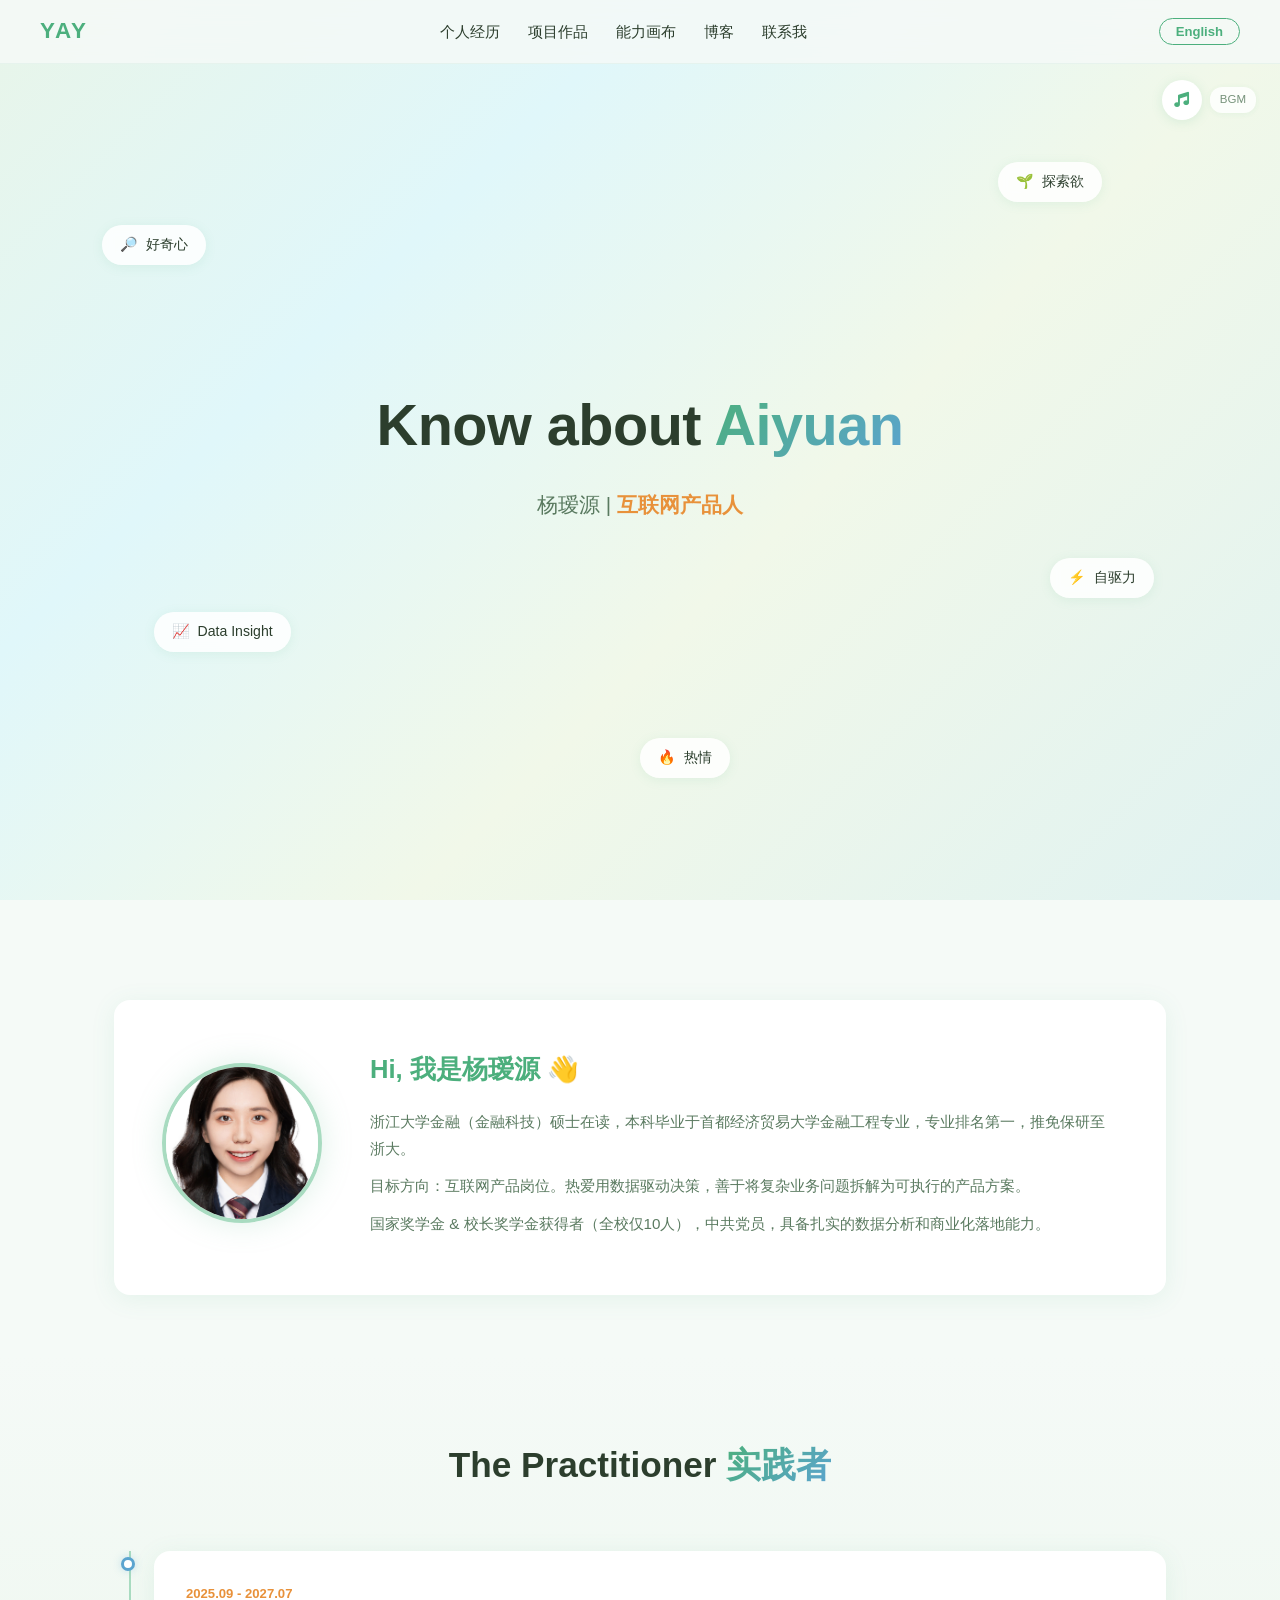
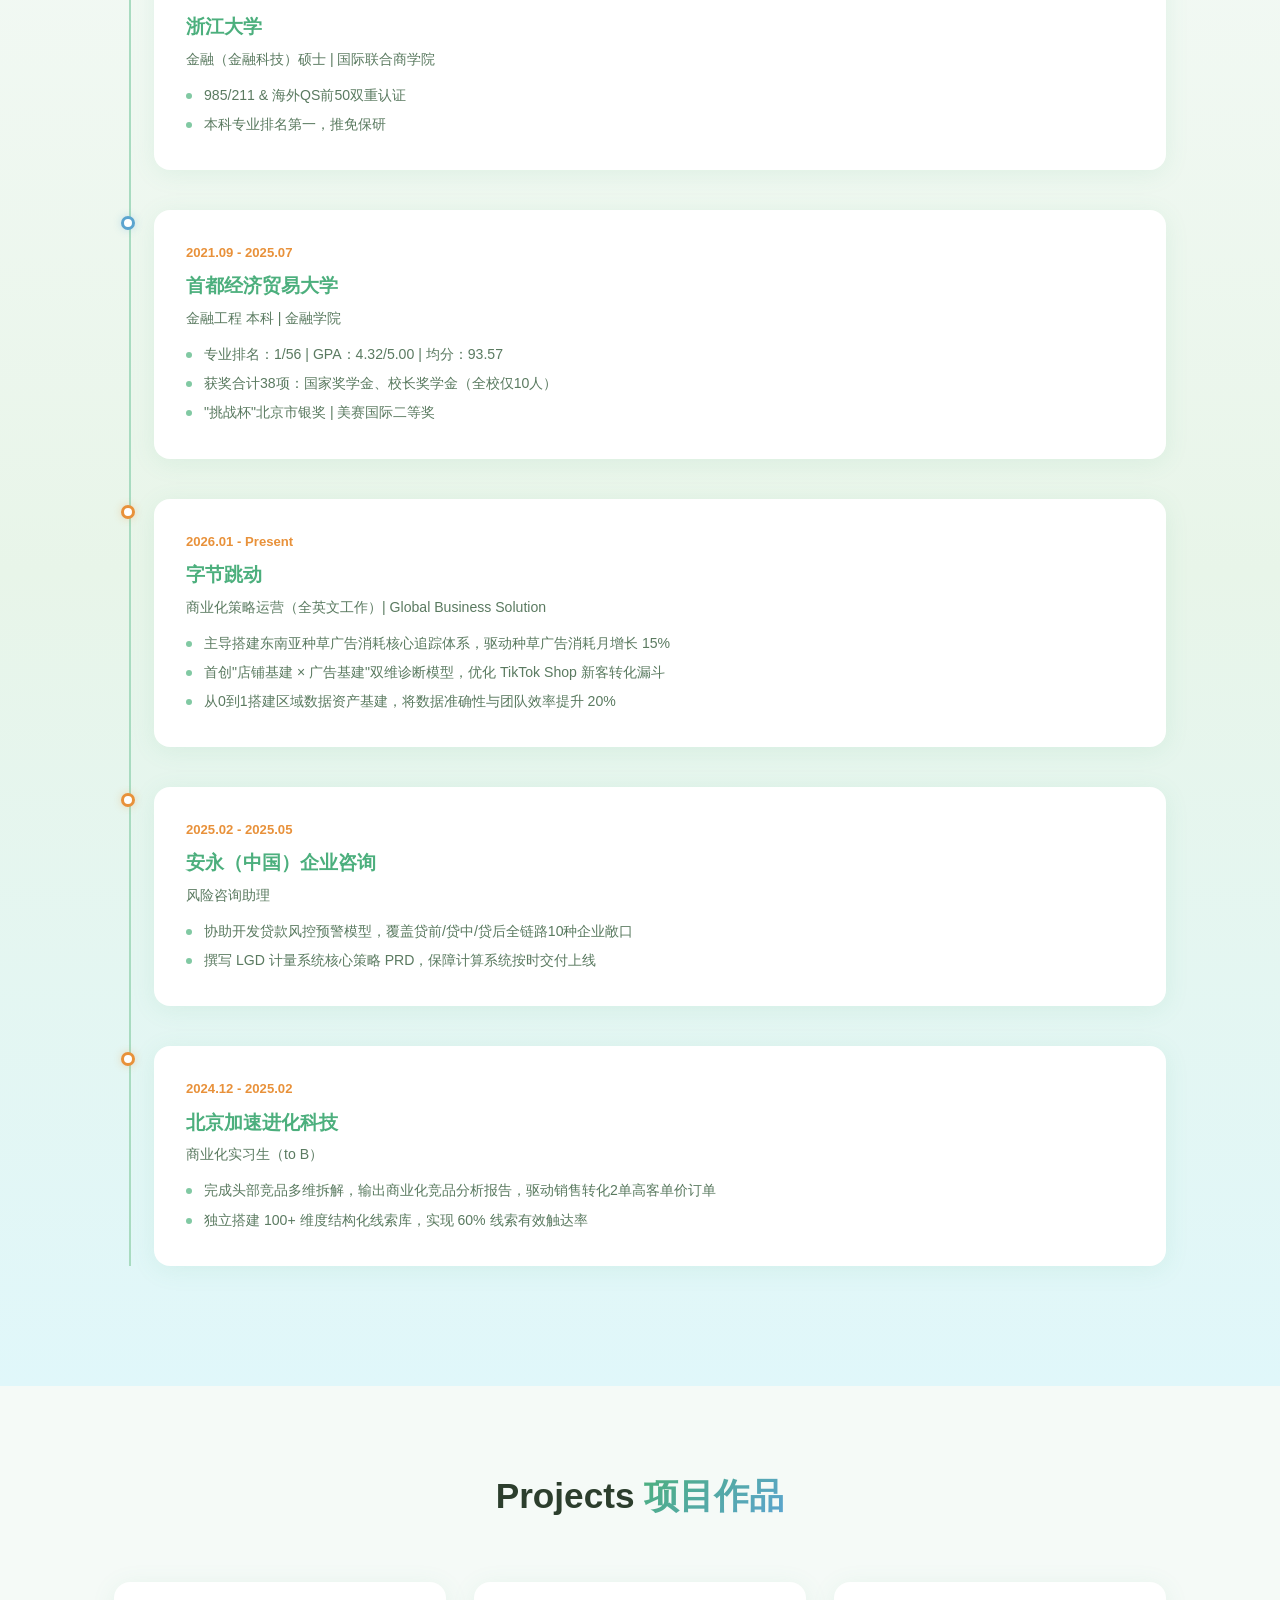
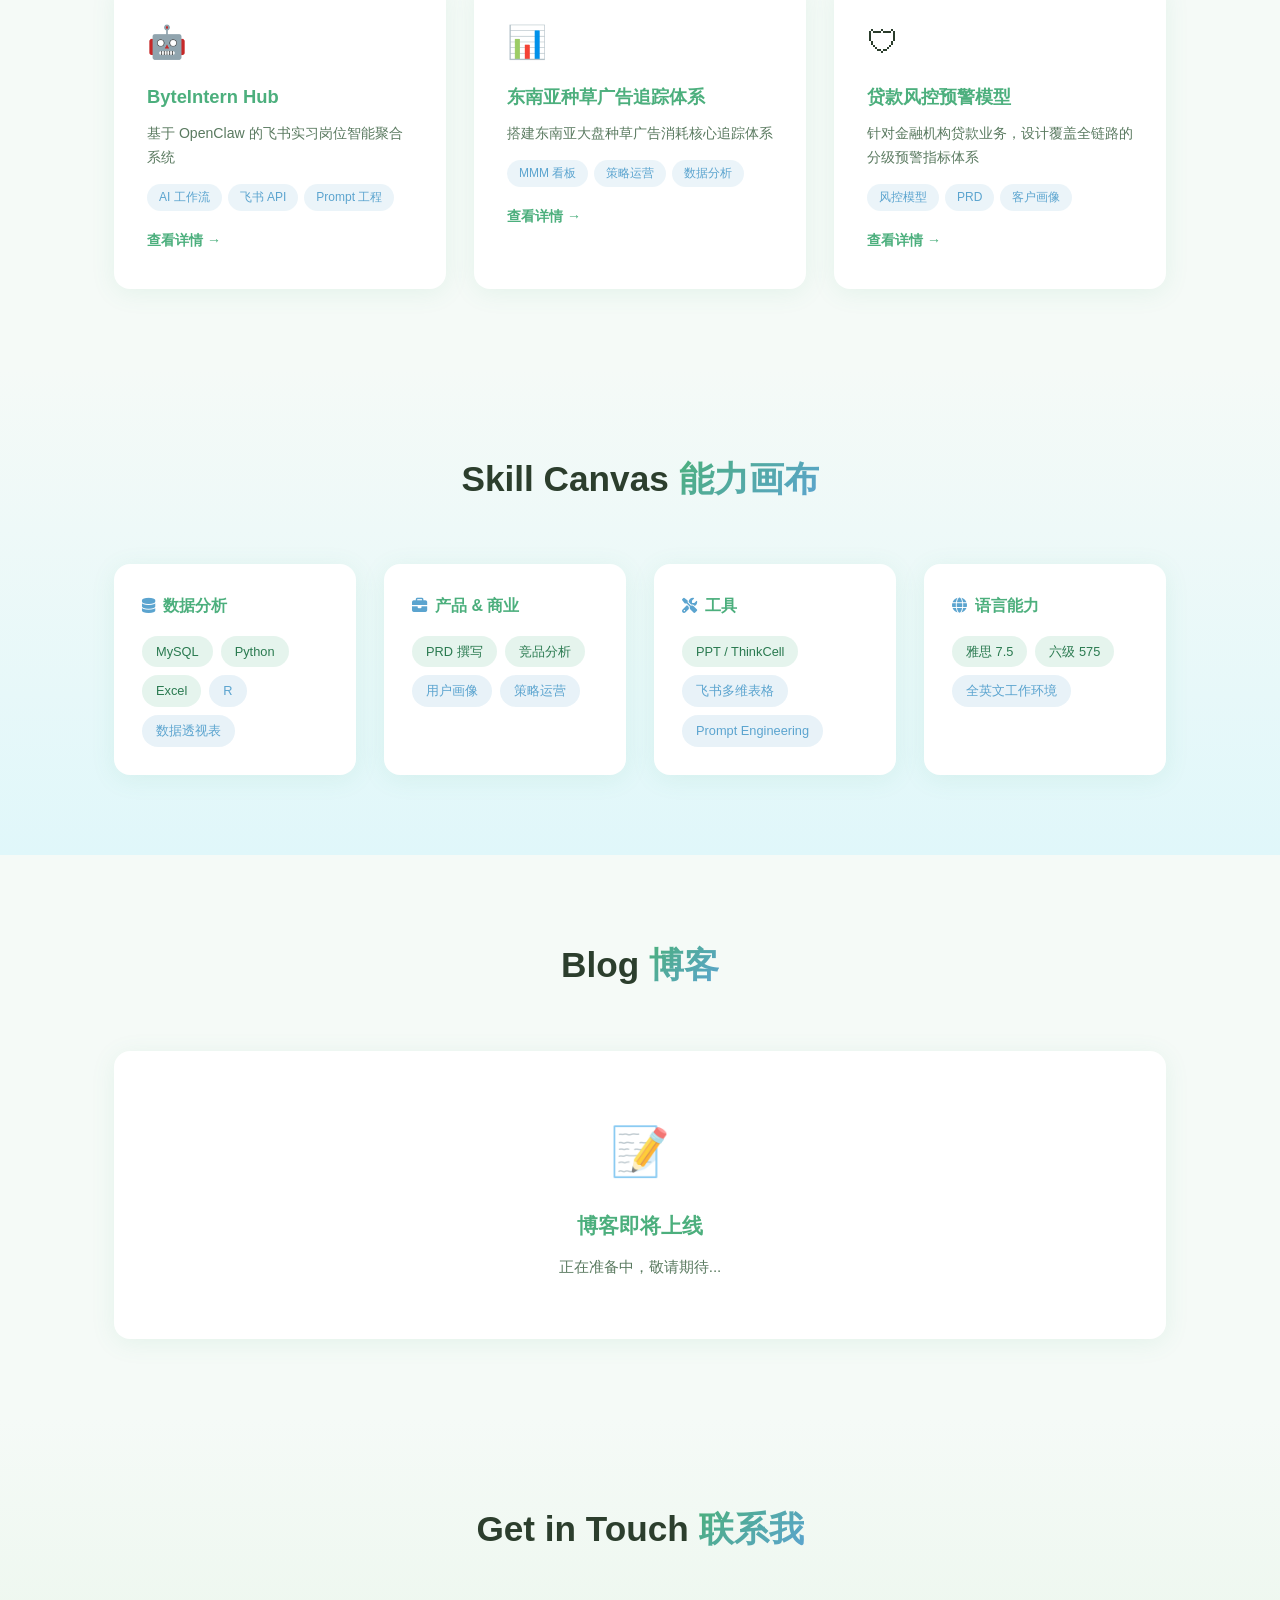
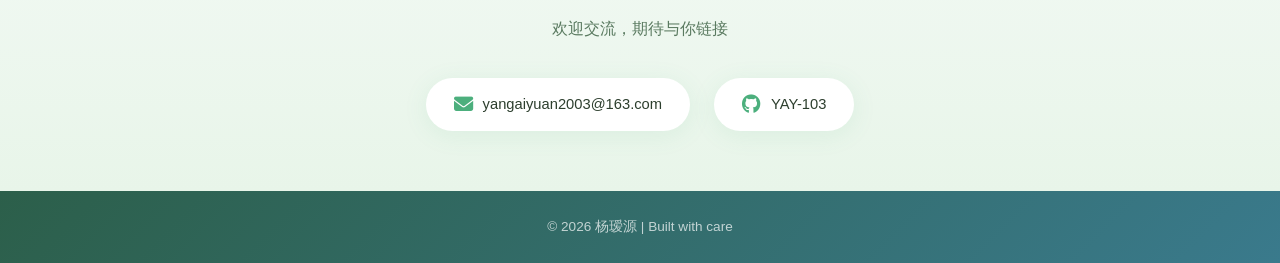
==== commit ed16ae63: "Add files via upload" ====
--- a/main.html
+++ b/main.html
@@ -4,9 +4,7 @@
   <meta charset="UTF-8">
   <meta name="viewport" content="width=device-width, initial-scale=1.0">
   <title>杨瑷源 | Personal Portfolio</title>
-  <link rel="preconnect" href="https://fonts.googleapis.com">
-  <link rel="preconnect" href="https://fonts.gstatic.com" crossorigin>
-  <link href="https://fonts.googleapis.com/css2?family=Caveat:wght@400;600&family=Poppins:wght@300;400;600;700&display=swap" rel="stylesheet">
+  <link href="https://fonts.googleapis.cnpmjs.org/css2?family=Noto+Serif+SC:wght@400;600&family=Poppins:wght@300;400;600;700&display=swap" rel="stylesheet">
   <link rel="stylesheet" href="https://cdnjs.cloudflare.com/ajax/libs/font-awesome/6.5.0/css/all.min.css">
   <link rel="stylesheet" href="css/style.css">
 </head>
